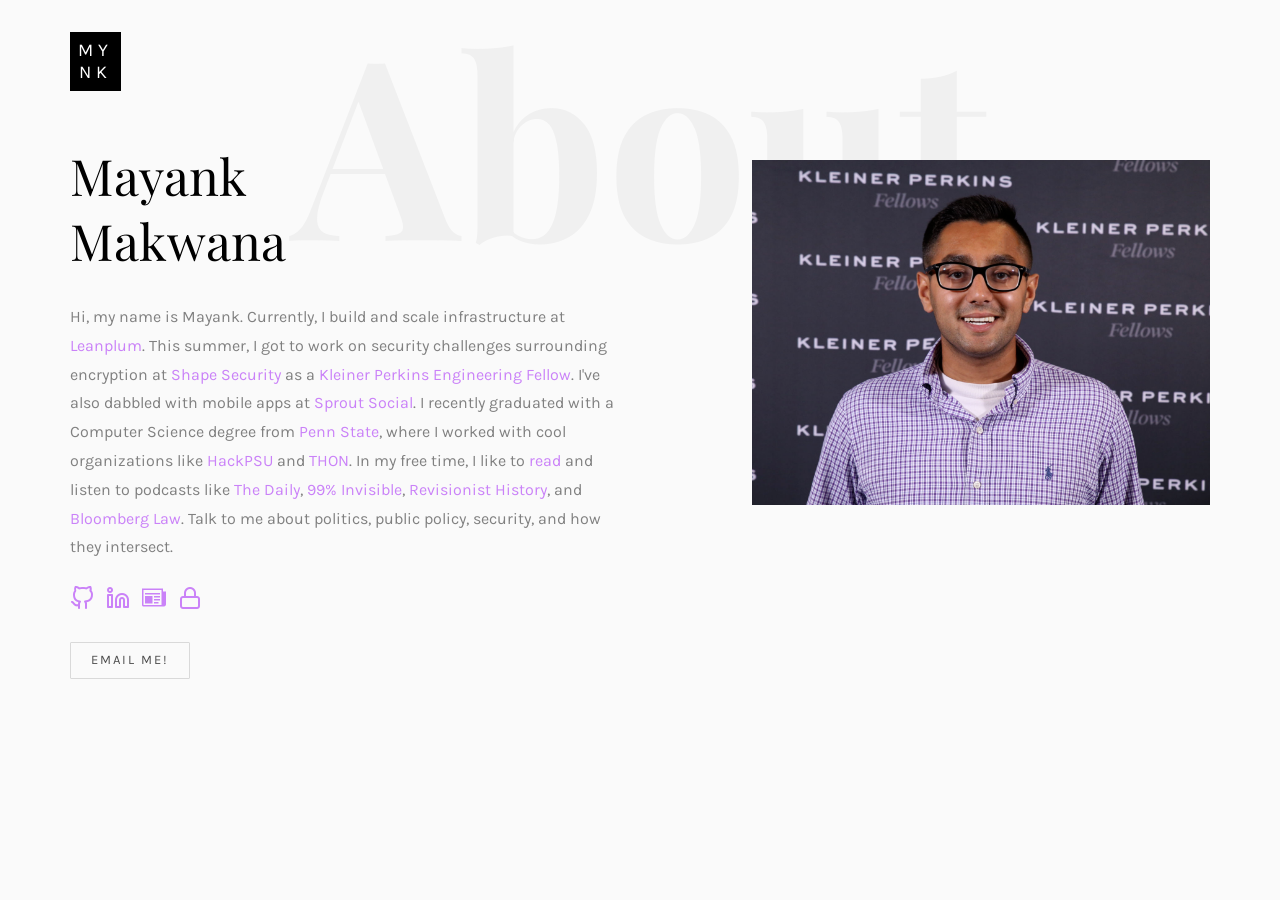
==== index.html @ 5e9a0458 "Added books i read" ====
<!DOCTYPE HTML>
<html>
	<head>
	<!-- Global site tag (gtag.js) - Google Analytics -->
	<script async src="https://www.googletagmanager.com/gtag/js?id=UA-80978002-2"></script>
	<script>
		window.dataLayer = window.dataLayer || [];
		function gtag(){dataLayer.push(arguments);}
		gtag('js', new Date());

		gtag('config', 'UA-80978002-2');
	</script>
	<meta charset="utf-8">
	<meta http-equiv="X-UA-Compatible" content="IE=edge">
	<title>Hi, I'm Mayank!</title>
	<meta name="viewport" content="width=device-width, initial-scale=1">
	<meta name="description" content="" />
	<meta name="keywords" content="" />
	<meta name="author" content="" />

  <!-- Facebook and Twitter integration -->
	<meta property="og:title" content=""/>
	<meta property="og:image" content=""/>
	<meta property="og:url" content=""/>
	<meta property="og:site_name" content=""/>
	<meta property="og:description" content=""/>
	<meta name="twitter:title" content="" />
	<meta name="twitter:image" content="" />
	<meta name="twitter:url" content="" />
	<meta name="twitter:card" content="" />

	<!-- Place favicon.ico and apple-touch-icon.png in the root directory -->
	<link rel="shortcut icon" href="favicon.ico">

	<link href="https://fonts.googleapis.com/css?family=Karla:400,700" rel="stylesheet">
	<link href="https://fonts.googleapis.com/css?family=Playfair+Display:400,400i,700" rel="stylesheet">
	
	<!-- Animate.css -->
	<link rel="stylesheet" href="css/animate.css">
	<!-- Icomoon Icon Fonts-->
	<link rel="stylesheet" href="css/icomoon.css">
	<!-- Bootstrap  -->
	<link rel="stylesheet" href="css/bootstrap.css">
	<!-- Owl Carousel -->
	<link rel="stylesheet" href="css/owl.carousel.min.css">
	<link rel="stylesheet" href="css/owl.theme.default.min.css">
	<!-- Magnific Popup -->
	<link rel="stylesheet" href="css/magnific-popup.css">

	<link rel="stylesheet" href="css/style.css">

	<link rel="shortcut icon" href="/favicon.ico" type="image/x-icon">
	<link rel="icon" href="/favicon.ico" type="image/x-icon">

	<!-- Modernizr JS -->
	<script src="js/modernizr-2.6.2.min.js"></script>
	<!-- FOR IE9 below -->
	<!--[if lt IE 9]>
	<script src="js/respond.min.js"></script>
	<![endif]-->

	</head>
	<body>

	<div id="colorlib-page">
		<header>
			<div class="container">
				<div class="row">
					<div class="col-md-12">
						<div class="colorlib-navbar-brand">
							<a class="colorlib-logo" href="index.html"><span>My</span><span>nk</span></a>
						</div>
					</div>
				</div>
			</div>
		</header>
		<div id="colorlib-about">
			<div class="container">
				<div class="row text-center">
					<h2 class="bold">About</h2>
				</div>
				<div class="row">
					<div class="col-md-6 animate-box">
						<div class="about-desc" style="margin-top: -65px">
							<div class="item">
								<h2><span>Mayank</span><span>Makwana</span></h2>
							</div>
								<p>Hi, my name is Mayank. Currently, I build and scale infrastructure at <a href="https://www.leanplum.com">Leanplum</a>. This summer, I got to work on security challenges
									surrounding encryption at <a href="https://www.shapesecurity.com"> Shape Security</a> as a
									<a href="http://fellows.kleinerperkins.com">Kleiner Perkins Engineering Fellow</a>. I've also
									dabbled with mobile apps at <a href="https://www.sproutsocial.com">Sprout Social</a>. I recently graduated with a Computer Science degree from <a href="https://psu.edu">Penn State</a>, where I worked with cool organizations like <a href="https://hackpsu.com">HackPSU</a> and <a href="https://thon.org">THON</a>. In my free time, I like to <a href="https://www.goodreads.com/user/show/85709700-mayank-makwana">read</a> and listen to podcasts like <a href="https://www.nytimes.com/podcasts/the-daily">The Daily</a>,
									<a href="https://99percentinvisible.org">99% Invisible</a>, <a href="http://revisionisthistory.com">Revisionist History</a>, and <a href="https://www.bloomberg.com/podcasts/law">Bloomberg Law</a>. Talk to me about politics, public policy, security, and how they intersect.
								<p class="colorlib-social-icons">
									<a href="https://github.com/mayankmmmx"><i class="icon-github2"></i></a> &nbsp
									<a href="https://www.linkedin.com/in/mayankmakwana"><i class="icon-linkedin3"></i></a> &nbsp
									<a href="files/resume.pdf"><i class="icon-newspaper"></i></a> &nbsp
									<a href="http://pgp.mit.edu/pks/lookup?op=get&search=0x5F15942B34390C06"><i class="icon-lock2"></i></a>
								</p>
								<p><a href="mailto:mayankmmakwana@gmail.com" class="btn btn-primary btn-outline">Email Me!</a></p>
						</div>
					</div>
					<div class="col-md-5 col-md-push-1 animate-box">
						<div class="item">
							<img class="img-responsive about-img" src="images/about.png" alt="headshot">
						</div>
					</div>
				</div>
			</div>
		</div>
	
	</div>

	<!-- jQuery -->
	<script src="js/jquery.min.js"></script>
	<!-- jQuery Easing -->
	<script src="js/jquery.easing.1.3.js"></script>
	<!-- Bootstrap -->
	<script src="js/bootstrap.min.js"></script>
	<!-- Waypoints -->
	<script src="js/jquery.waypoints.min.js"></script>
	<!-- Owl Carousel -->
	<script src="js/owl.carousel.min.js"></script>
	<!-- Magnific Popup -->
	<script src="js/jquery.magnific-popup.min.js"></script>
	<script src="js/magnific-popup-options.js"></script>

	<!-- Main JS (Do not remove) -->
	<script src="js/main.js"></script>

	</body>
</html>
---- css/icomoon.css ----
@font-face {
  font-family: 'icomoon';
  src:  url('fonts/icomoon.eot?tmere9');
  src:  url('fonts/icomoon.eot?tmere9#iefix') format('embedded-opentype'),
    url('fonts/icomoon.ttf?tmere9') format('truetype'),
    url('fonts/icomoon.woff?tmere9') format('woff'),
    url('fonts/icomoon.svg?tmere9#icomoon') format('svg');
  font-weight: normal;
  font-style: normal;
}

[class^="icon-"], [class*=" icon-"] {
  /* use !important to prevent issues with browser extensions that change fonts */
  font-family: 'icomoon' !important;
  speak: none;
  font-style: normal;
  font-weight: normal;
  font-variant: normal;
  text-transform: none;
  line-height: 1;

  /* Better Font Rendering =========== */
  -webkit-font-smoothing: antialiased;
  -moz-osx-font-smoothing: grayscale;
}

.icon-activity:before {
  content: "\e900";
}
.icon-airplay:before {
  content: "\e901";
}
.icon-alert-circle:before {
  content: "\e902";
}
.icon-alert-octagon:before {
  content: "\e903";
}
.icon-alert-triangle:before {
  content: "\e904";
}
.icon-align-center:before {
  content: "\e905";
}
.icon-align-justify:before {
  content: "\e906";
}
.icon-align-left:before {
  content: "\e907";
}
.icon-align-right:before {
  content: "\e908";
}
.icon-anchor:before {
  content: "\e909";
}
.icon-aperture:before {
  content: "\e90a";
}
.icon-arrow-down3:before {
  content: "\e90b";
}
.icon-arrow-down-circle:before {
  content: "\e90c";
}
.icon-arrow-down-left3:before {
  content: "\e90d";
}
.icon-arrow-down-right3:before {
  content: "\e90e";
}
.icon-arrow-left3:before {
  content: "\e90f";
}
.icon-arrow-left-circle:before {
  content: "\e910";
}
.icon-arrow-right3:before {
  content: "\e911";
}
.icon-arrow-right-circle:before {
  content: "\e912";
}
.icon-arrow-up3:before {
  content: "\e913";
}
.icon-arrow-up-circle:before {
  content: "\e914";
}
.icon-arrow-up-left3:before {
  content: "\e915";
}
.icon-arrow-up-right3:before {
  content: "\e916";
}
.icon-at-sign:before {
  content: "\e917";
}
.icon-award:before {
  content: "\e918";
}
.icon-bar-chart:before {
  content: "\e919";
}
.icon-bar-chart-2:before {
  content: "\e91a";
}
.icon-battery:before {
  content: "\e91b";
}
.icon-battery-charging:before {
  content: "\e91c";
}
.icon-bell2:before {
  content: "\e91d";
}
.icon-bell-off:before {
  content: "\e91e";
}
.icon-bluetooth:before {
  content: "\e91f";
}
.icon-bold2:before {
  content: "\e920";
}
.icon-book2:before {
  content: "\e921";
}
.icon-book-open:before {
  content: "\e922";
}
.icon-bookmark2:before {
  content: "\e923";
}
.icon-box:before {
  content: "\e924";
}
.icon-briefcase2:before {
  content: "\e925";
}
.icon-calendar2:before {
  content: "\e926";
}
.icon-camera2:before {
  content: "\e927";
}
.icon-camera-off:before {
  content: "\e928";
}
.icon-cast:before {
  content: "\e929";
}
.icon-check:before {
  content: "\e92a";
}
.icon-check-circle:before {
  content: "\e92b";
}
.icon-check-square:before {
  content: "\e92c";
}
.icon-chevron-down:before {
  content: "\e92d";
}
.icon-chevron-left:before {
  content: "\e92e";
}
.icon-chevron-right:before {
  content: "\e92f";
}
.icon-chevron-up:before {
  content: "\e930";
}
.icon-chevrons-down:before {
  content: "\e931";
}
.icon-chevrons-left:before {
  content: "\e932";
}
.icon-chevrons-right:before {
  content: "\e933";
}
.icon-chevrons-up:before {
  content: "\e934";
}
.icon-chrome2:before {
  content: "\e935";
}
.icon-circle:before {
  content: "\e936";
}
.icon-clipboard2:before {
  content: "\e937";
}
.icon-clock3:before {
  content: "\e938";
}
.icon-cloud2:before {
  content: "\e939";
}
.icon-cloud-drizzle:before {
  content: "\e93a";
}
.icon-cloud-lightning:before {
  content: "\e93b";
}
.icon-cloud-off:before {
  content: "\e93c";
}
.icon-cloud-rain:before {
  content: "\e93d";
}
.icon-cloud-snow:before {
  content: "\e93e";
}
.icon-code:before {
  content: "\e93f";
}
.icon-codepen2:before {
  content: "\e940";
}
.icon-command2:before {
  content: "\e941";
}
.icon-compass3:before {
  content: "\e942";
}
.icon-copy2:before {
  content: "\e943";
}
.icon-corner-down-left:before {
  content: "\e944";
}
.icon-corner-down-right:before {
  content: "\e945";
}
.icon-corner-left-down:before {
  content: "\e946";
}
.icon-corner-left-up:before {
  content: "\e947";
}
.icon-corner-right-down:before {
  content: "\e948";
}
.icon-corner-right-up:before {
  content: "\e949";
}
.icon-corner-up-left:before {
  content: "\e94a";
}
.icon-corner-up-right:before {
  content: "\e94b";
}
.icon-cpu:before {
  content: "\e94c";
}
.icon-credit-card2:before {
  content: "\e94d";
}
.icon-crop2:before {
  content: "\e94e";
}
.icon-crosshair:before {
  content: "\e94f";
}
.icon-database2:before {
  content: "\e950";
}
.icon-delete:before {
  content: "\e951";
}
.icon-disc:before {
  content: "\e952";
}
.icon-dollar-sign:before {
  content: "\e953";
}
.icon-download4:before {
  content: "\e954";
}
.icon-download-cloud:before {
  content: "\e955";
}
.icon-droplet2:before {
  content: "\e956";
}
.icon-edit:before {
  content: "\e957";
}
.icon-edit-2:before {
  content: "\e958";
}
.icon-edit-3:before {
  content: "\e959";
}
.icon-external-link:before {
  content: "\e95a";
}
.icon-eye2:before {
  content: "\e95b";
}
.icon-eye-off:before {
  content: "\e95c";
}
.icon-facebook3:before {
  content: "\e95d";
}
.icon-fast-forward:before {
  content: "\e95e";
}
.icon-feather:before {
  content: "\e95f";
}
.icon-file:before {
  content: "\e960";
}
.icon-file-minus:before {
  content: "\e961";
}
.icon-file-plus:before {
  content: "\e962";
}
.icon-file-text3:before {
  content: "\e963";
}
.icon-film2:before {
  content: "\e964";
}
.icon-filter2:before {
  content: "\e965";
}
.icon-flag2:before {
  content: "\e966";
}
.icon-folder2:before {
  content: "\e967";
}
.icon-folder-minus2:before {
  content: "\e968";
}
.icon-folder-plus2:before {
  content: "\e969";
}
.icon-git-branch:before {
  content: "\e96a";
}
.icon-git-commit:before {
  content: "\e96b";
}
.icon-git-merge:before {
  content: "\e96c";
}
.icon-git-pull-request:before {
  content: "\e96d";
}
.icon-github2:before {
  content: "\e96e";
}
.icon-gitlab:before {
  content: "\e96f";
}
.icon-globe:before {
  content: "\e970";
}
.icon-grid:before {
  content: "\e971";
}
.icon-hard-drive:before {
  content: "\e972";
}
.icon-hash:before {
  content: "\e973";
}
.icon-headphones2:before {
  content: "\e974";
}
.icon-heart2:before {
  content: "\e975";
}
.icon-help-circle:before {
  content: "\e976";
}
.icon-home4:before {
  content: "\e977";
}
.icon-image2:before {
  content: "\e978";
}
.icon-inbox:before {
  content: "\e979";
}
.icon-info2:before {
  content: "\e97a";
}
.icon-instagram2:before {
  content: "\e97b";
}
.icon-italic2:before {
  content: "\e97c";
}
.icon-layers:before {
  content: "\e97d";
}
.icon-layout:before {
  content: "\e97e";
}
.icon-life-buoy:before {
  content: "\e97f";
}
.icon-link2:before {
  content: "\e980";
}
.icon-link-2:before {
  content: "\e981";
}
.icon-linkedin3:before {
  content: "\e982";
}
.icon-list3:before {
  content: "\e983";
}
.icon-loader:before {
  content: "\e984";
}
.icon-lock2:before {
  content: "\e985";
}
.icon-log-in:before {
  content: "\e986";
}
.icon-log-out:before {
  content: "\e987";
}
.icon-mail5:before {
  content: "\e988";
}
.icon-map3:before {
  content: "\e989";
}
.icon-map-pin:before {
  content: "\e98a";
}
.icon-maximize:before {
  content: "\e98b";
}
.icon-maximize-2:before {
  content: "\e98c";
}
.icon-menu5:before {
  content: "\e98d";
}
.icon-message-circle:before {
  content: "\e98e";
}
.icon-message-square:before {
  content: "\e98f";
}
.icon-mic2:before {
  content: "\e990";
}
.icon-mic-off:before {
  content: "\e991";
}
.icon-minimize:before {
  content: "\e992";
}
.icon-minimize-2:before {
  content: "\e993";
}
.icon-minus2:before {
  content: "\e994";
}
.icon-minus-circle:before {
  content: "\e995";
}
.icon-minus-square:before {
  content: "\e996";
}
.icon-monitor:before {
  content: "\e997";
}
.icon-moon:before {
  content: "\e998";
}
.icon-more-horizontal:before {
  content: "\e999";
}
.icon-more-vertical:before {
  content: "\e99a";
}
.icon-move:before {
  content: "\e99b";
}
.icon-music2:before {
  content: "\e99c";
}
.icon-navigation:before {
  content: "\e99d";
}
.icon-navigation-2:before {
  content: "\e99e";
}
.icon-octagon:before {
  content: "\e99f";
}
.icon-package:before {
  content: "\e9a0";
}
.icon-paperclip:before {
  content: "\e9a1";
}
.icon-pause3:before {
  content: "\e9a2";
}
.icon-pause-circle:before {
  content: "\e9a3";
}
.icon-percent:before {
  content: "\e9a4";
}
.icon-phone2:before {
  content: "\e9a5";
}
.icon-phone-call:before {
  content: "\e9a6";
}
.icon-phone-forwarded:before {
  content: "\e9a7";
}
.icon-phone-incoming:before {
  content: "\e9a8";
}
.icon-phone-missed:before {
  content: "\e9a9";
}
.icon-phone-off:before {
  content: "\e9aa";
}
.icon-phone-outgoing:before {
  content: "\e9ab";
}
.icon-pie-chart2:before {
  content: "\e9ac";
}
.icon-play4:before {
  content: "\e9ad";
}
.icon-play-circle:before {
  content: "\e9ae";
}
.icon-plus2:before {
  content: "\e9af";
}
.icon-plus-circle:before {
  content: "\e9b0";
}
.icon-plus-square:before {
  content: "\e9b1";
}
.icon-pocket:before {
  content: "\e9b2";
}
.icon-power2:before {
  content: "\e9b3";
}
.icon-printer2:before {
  content: "\e9b4";
}
.icon-radio:before {
  content: "\e9b5";
}
.icon-refresh-ccw:before {
  content: "\e9b6";
}
.icon-refresh-cw:before {
  content: "\e9b7";
}
.icon-repeat:before {
  content: "\e9b8";
}
.icon-rewind:before {
  content: "\e9b9";
}
.icon-rotate-ccw:before {
  content: "\e9ba";
}
.icon-rotate-cw:before {
  content: "\e9bb";
}
.icon-rss3:before {
  content: "\e9bc";
}
.icon-save:before {
  content: "\e9bd";
}
.icon-scissors2:before {
  content: "\e9be";
}
.icon-search2:before {
  content: "\e9bf";
}
.icon-send:before {
  content: "\e9c0";
}
.icon-server:before {
  content: "\e9c1";
}
.icon-settings:before {
  content: "\e9c2";
}
.icon-share3:before {
  content: "\e9c3";
}
.icon-share-2:before {
  content: "\e9c4";
}
.icon-shield2:before {
  content: "\e9c5";
}
.icon-shield-off:before {
  content: "\e9c6";
}
.icon-shopping-bag:before {
  content: "\e9c7";
}
.icon-shopping-cart:before {
  content: "\e9c8";
}
.icon-shuffle2:before {
  content: "\e9c9";
}
.icon-sidebar:before {
  content: "\e9ca";
}
.icon-skip-back:before {
  content: "\e9cb";
}
.icon-skip-forward:before {
  content: "\e9cc";
}
.icon-slack:before {
  content: "\e9cd";
}
.icon-slash:before {
  content: "\e9ce";
}
.icon-sliders:before {
  content: "\e9cf";
}
.icon-smartphone:before {
  content: "\e9d0";
}
.icon-speaker:before {
  content: "\e9d1";
}
.icon-square:before {
  content: "\e9d2";
}
.icon-star:before {
  content: "\e9d3";
}
.icon-stop-circle:before {
  content: "\e9d4";
}
.icon-sun2:before {
  content: "\e9d5";
}
.icon-sunrise:before {
  content: "\e9d6";
}
.icon-sunset:before {
  content: "\e9d7";
}
.icon-tablet2:before {
  content: "\e9d8";
}
.icon-tag:before {
  content: "\e9d9";
}
.icon-target2:before {
  content: "\e9da";
}
.icon-terminal2:before {
  content: "\e9db";
}
.icon-thermometer:before {
  content: "\e9dc";
}
.icon-thumbs-down:before {
  content: "\e9dd";
}
.icon-thumbs-up:before {
  content: "\e9de";
}
.icon-toggle-left:before {
  content: "\e9df";
}
.icon-toggle-right:before {
  content: "\e9e0";
}
.icon-trash:before {
  content: "\e9e1";
}
.icon-trash-2:before {
  content: "\e9e2";
}
.icon-trending-down:before {
  content: "\e9e3";
}
.icon-trending-up:before {
  content: "\e9e4";
}
.icon-triangle:before {
  content: "\e9e5";
}
.icon-truck2:before {
  content: "\e9e6";
}
.icon-tv2:before {
  content: "\e9e7";
}
.icon-twitter2:before {
  content: "\e9e8";
}
.icon-type:before {
  content: "\e9e9";
}
.icon-umbrella:before {
  content: "\e9ea";
}
.icon-underline2:before {
  content: "\e9eb";
}
.icon-unlock:before {
  content: "\e9ec";
}
.icon-upload4:before {
  content: "\e9ed";
}
.icon-upload-cloud:before {
  content: "\e9ee";
}
.icon-user2:before {
  content: "\e9ef";
}
.icon-user-check2:before {
  content: "\e9f0";
}
.icon-user-minus2:before {
  content: "\e9f1";
}
.icon-user-plus2:before {
  content: "\e9f2";
}
.icon-user-x:before {
  content: "\e9f3";
}
.icon-users2:before {
  content: "\e9f4";
}
.icon-video:before {
  content: "\e9f5";
}
.icon-video-off:before {
  content: "\e9f6";
}
.icon-voicemail:before {
  content: "\e9f7";
}
.icon-volume:before {
  content: "\e9f8";
}
.icon-volume-1:before {
  content: "\e9f9";
}
.icon-volume-2:before {
  content: "\e9fa";
}
.icon-volume-x:before {
  content: "\e9fb";
}
.icon-watch:before {
  content: "\e9fc";
}
.icon-wifi:before {
  content: "\e9fd";
}
.icon-wifi-off:before {
  content: "\e9fe";
}
.icon-wind:before {
  content: "\e9ff";
}
.icon-x:before {
  content: "\ea00";
}
.icon-x-circle:before {
  content: "\ea01";
}
.icon-x-square:before {
  content: "\ea02";
}
.icon-zap:before {
  content: "\ea03";
}
.icon-zap-off:before {
  content: "\ea04";
}
.icon-zoom-in2:before {
  content: "\ea05";
}
.icon-zoom-out2:before {
  content: "\ea06";
}
.icon-times:before {
  content: "\ea07";
}
.icon-tick:before {
  content: "\ea08";
}
.icon-plus3:before {
  content: "\ea09";
}
.icon-minus3:before {
  content: "\ea0a";
}
.icon-equals:before {
  content: "\ea0b";
}
.icon-divide:before {
  content: "\ea0c";
}
.icon-chevron-right2:before {
  content: "\ea0d";
}
.icon-chevron-left2:before {
  content: "\ea0e";
}
.icon-arrow-right-thick:before {
  content: "\ea0f";
}
.icon-arrow-left-thick:before {
  content: "\ea10";
}
.icon-th-small:before {
  content: "\ea11";
}
.icon-th-menu:before {
  content: "\ea12";
}
.icon-th-list:before {
  content: "\ea13";
}
.icon-th-large:before {
  content: "\ea14";
}
.icon-home5:before {
  content: "\ea15";
}
.icon-arrow-forward:before {
  content: "\ea16";
}
.icon-arrow-back:before {
  content: "\ea17";
}
.icon-rss4:before {
  content: "\ea18";
}
.icon-location3:before {
  content: "\ea19";
}
.icon-link3:before {
  content: "\ea1a";
}
.icon-image3:before {
  content: "\ea1b";
}
.icon-arrow-up-thick:before {
  content: "\ea1c";
}
.icon-arrow-down-thick:before {
  content: "\ea1d";
}
.icon-starburst:before {
  content: "\ea1e";
}
.icon-starburst-outline:before {
  content: "\ea1f";
}
.icon-star2:before {
  content: "\ea20";
}
.icon-flow-children:before {
  content: "\ea21";
}
.icon-export:before {
  content: "\ea22";
}
.icon-delete2:before {
  content: "\ea23";
}
.icon-delete-outline:before {
  content: "\ea24";
}
.icon-cloud-storage:before {
  content: "\ea25";
}
.icon-wi-fi:before {
  content: "\ea26";
}
.icon-heart3:before {
  content: "\ea27";
}
.icon-flash:before {
  content: "\ea28";
}
.icon-cancel:before {
  content: "\ea29";
}
.icon-backspace:before {
  content: "\ea2a";
}
.icon-attachment2:before {
  content: "\ea2b";
}
.icon-arrow-move:before {
  content: "\ea2c";
}
.icon-warning2:before {
  content: "\ea2d";
}
.icon-user3:before {
  content: "\ea2e";
}
.icon-radar:before {
  content: "\ea2f";
}
.icon-lock-open:before {
  content: "\ea30";
}
.icon-lock-closed:before {
  content: "\ea31";
}
.icon-location-arrow:before {
  content: "\ea32";
}
.icon-info3:before {
  content: "\ea33";
}
.icon-user-delete:before {
  content: "\ea34";
}
.icon-user-add:before {
  content: "\ea35";
}
.icon-media-pause:before {
  content: "\ea36";
}
.icon-group:before {
  content: "\ea37";
}
.icon-chart-pie:before {
  content: "\ea38";
}
.icon-chart-line:before {
  content: "\ea39";
}
.icon-chart-bar:before {
  content: "\ea3a";
}
.icon-chart-area:before {
  content: "\ea3b";
}
.icon-video2:before {
  content: "\ea3c";
}
.icon-point-of-interest:before {
  content: "\ea3d";
}
.icon-infinity:before {
  content: "\ea3e";
}
.icon-globe2:before {
  content: "\ea3f";
}
.icon-eye3:before {
  content: "\ea40";
}
.icon-cog2:before {
  content: "\ea41";
}
.icon-camera3:before {
  content: "\ea42";
}
.icon-upload5:before {
  content: "\ea43";
}
.icon-scissors3:before {
  content: "\ea44";
}
.icon-refresh:before {
  content: "\ea45";
}
.icon-pin:before {
  content: "\ea46";
}
.icon-key3:before {
  content: "\ea47";
}
.icon-info-large:before {
  content: "\ea48";
}
.icon-eject2:before {
  content: "\ea49";
}
.icon-download5:before {
  content: "\ea4a";
}
.icon-zoom:before {
  content: "\ea4b";
}
.icon-zoom-out3:before {
  content: "\ea4c";
}
.icon-zoom-in3:before {
  content: "\ea4d";
}
.icon-sort-numerically:before {
  content: "\ea4e";
}
.icon-sort-alphabetically:before {
  content: "\ea4f";
}
.icon-input-checked:before {
  content: "\ea50";
}
.icon-calender:before {
  content: "\ea51";
}
.icon-world:before {
  content: "\ea52";
}
.icon-notes:before {
  content: "\ea53";
}
.icon-code2:before {
  content: "\ea54";
}
.icon-arrow-sync:before {
  content: "\ea55";
}
.icon-arrow-shuffle:before {
  content: "\ea56";
}
.icon-arrow-repeat:before {
  content: "\ea57";
}
.icon-arrow-minimise:before {
  content: "\ea58";
}
.icon-arrow-maximise:before {
  content: "\ea59";
}
.icon-arrow-loop:before {
  content: "\ea5a";
}
.icon-anchor2:before {
  content: "\ea5b";
}
.icon-spanner:before {
  content: "\ea5c";
}
.icon-puzzle:before {
  content: "\ea5d";
}
.icon-power3:before {
  content: "\ea5e";
}
.icon-plane:before {
  content: "\ea5f";
}
.icon-pi:before {
  content: "\ea60";
}
.icon-phone3:before {
  content: "\ea61";
}
.icon-microphone:before {
  content: "\ea62";
}
.icon-media-rewind:before {
  content: "\ea63";
}
.icon-flag3:before {
  content: "\ea64";
}
.icon-adjust-brightness:before {
  content: "\ea65";
}
.icon-waves:before {
  content: "\ea66";
}
.icon-social-twitter:before {
  content: "\ea67";
}
.icon-social-facebook:before {
  content: "\ea68";
}
.icon-social-dribbble:before {
  content: "\ea69";
}
.icon-media-stop:before {
  content: "\ea6a";
}
.icon-media-record:before {
  content: "\ea6b";
}
.icon-media-play:before {
  content: "\ea6c";
}
.icon-media-fast-forward:before {
  content: "\ea6d";
}
.icon-media-eject:before {
  content: "\ea6e";
}
.icon-social-vimeo:before {
  content: "\ea6f";
}
.icon-social-tumbler:before {
  content: "\ea70";
}
.icon-social-skype:before {
  content: "\ea71";
}
.icon-social-pinterest:before {
  content: "\ea72";
}
.icon-social-linkedin:before {
  content: "\ea73";
}
.icon-social-last-fm:before {
  content: "\ea74";
}
.icon-social-github:before {
  content: "\ea75";
}
.icon-social-flickr:before {
  content: "\ea76";
}
.icon-at:before {
  content: "\ea77";
}
.icon-times-outline:before {
  content: "\ea78";
}
.icon-plus-outline:before {
  content: "\ea79";
}
.icon-minus-outline:before {
  content: "\ea7a";
}
.icon-tick-outline:before {
  content: "\ea7b";
}
.icon-th-large-outline:before {
  content: "\ea7c";
}
.icon-equals-outline:before {
  content: "\ea7d";
}
.icon-divide-outline:before {
  content: "\ea7e";
}
.icon-chevron-right-outline:before {
  content: "\ea7f";
}
.icon-chevron-left-outline:before {
  content: "\ea80";
}
.icon-arrow-right-outline:before {
  content: "\ea81";
}
.icon-arrow-left-outline:before {
  content: "\ea82";
}
.icon-th-small-outline:before {
  content: "\ea83";
}
.icon-th-menu-outline:before {
  content: "\ea84";
}
.icon-th-list-outline:before {
  content: "\ea85";
}
.icon-news:before {
  content: "\ea86";
}
.icon-home-outline:before {
  content: "\ea87";
}
.icon-arrow-up-outline:before {
  content: "\ea88";
}
.icon-arrow-forward-outline:before {
  content: "\ea89";
}
.icon-arrow-down-outline:before {
  content: "\ea8a";
}
.icon-arrow-back-outline:before {
  content: "\ea8b";
}
.icon-trash2:before {
  content: "\ea8c";
}
.icon-rss-outline:before {
  content: "\ea8d";
}
.icon-message:before {
  content: "\ea8e";
}
.icon-location-outline:before {
  content: "\ea8f";
}
.icon-link-outline:before {
  content: "\ea90";
}
.icon-image-outline:before {
  content: "\ea91";
}
.icon-export-outline:before {
  content: "\ea92";
}
.icon-cross2:before {
  content: "\ea93";
}
.icon-wi-fi-outline:before {
  content: "\ea94";
}
.icon-star-outline:before {
  content: "\ea95";
}
.icon-media-pause-outline:before {
  content: "\ea96";
}
.icon-mail6:before {
  content: "\ea97";
}
.icon-heart-outline:before {
  content: "\ea98";
}
.icon-flash-outline:before {
  content: "\ea99";
}
.icon-cancel-outline:before {
  content: "\ea9a";
}
.icon-beaker:before {
  content: "\ea9b";
}
.icon-arrow-move-outline:before {
  content: "\ea9c";
}
.icon-watch2:before {
  content: "\ea9d";
}
.icon-warning-outline:before {
  content: "\ea9e";
}
.icon-time:before {
  content: "\ea9f";
}
.icon-radar-outline:before {
  content: "\eaa0";
}
.icon-lock-open-outline:before {
  content: "\eaa1";
}
.icon-location-arrow-outline:before {
  content: "\eaa2";
}
.icon-info-outline:before {
  content: "\eaa3";
}
.icon-backspace-outline:before {
  content: "\eaa4";
}
.icon-attachment-outline:before {
  content: "\eaa5";
}
.icon-user-outline:before {
  content: "\eaa6";
}
.icon-user-delete-outline:before {
  content: "\eaa7";
}
.icon-user-add-outline:before {
  content: "\eaa8";
}
.icon-lock-closed-outline:before {
  content: "\eaa9";
}
.icon-group-outline:before {
  content: "\eaaa";
}
.icon-chart-pie-outline:before {
  content: "\eaab";
}
.icon-chart-line-outline:before {
  content: "\eaac";
}
.icon-chart-bar-outline:before {
  content: "\eaad";
}
.icon-chart-area-outline:before {
  content: "\eaae";
}
.icon-video-outline:before {
  content: "\eaaf";
}
.icon-point-of-interest-outline:before {
  content: "\eab0";
}
.icon-map4:before {
  content: "\eab1";
}
.icon-key-outline:before {
  content: "\eab2";
}
.icon-infinity-outline:before {
  content: "\eab3";
}
.icon-globe-outline:before {
  content: "\eab4";
}
.icon-eye-outline:before {
  content: "\eab5";
}
.icon-cog-outline:before {
  content: "\eab6";
}
.icon-camera-outline:before {
  content: "\eab7";
}
.icon-upload-outline:before {
  content: "\eab8";
}
.icon-support:before {
  content: "\eab9";
}
.icon-scissors-outline:before {
  content: "\eaba";
}
.icon-refresh-outline:before {
  content: "\eabb";
}
.icon-info-large-outline:before {
  content: "\eabc";
}
.icon-eject-outline:before {
  content: "\eabd";
}
.icon-download-outline:before {
  content: "\eabe";
}
.icon-battery-mid:before {
  content: "\eabf";
}
.icon-battery-low:before {
  content: "\eac0";
}
.icon-battery-high:before {
  content: "\eac1";
}
.icon-zoom-outline:before {
  content: "\eac2";
}
.icon-zoom-out-outline:before {
  content: "\eac3";
}
.icon-zoom-in-outline:before {
  content: "\eac4";
}
.icon-tag2:before {
  content: "\eac5";
}
.icon-tabs-outline:before {
  content: "\eac6";
}
.icon-pin-outline:before {
  content: "\eac7";
}
.icon-message-typing:before {
  content: "\eac8";
}
.icon-directions:before {
  content: "\eac9";
}
.icon-battery-full:before {
  content: "\eaca";
}
.icon-battery-charge:before {
  content: "\eacb";
}
.icon-pipette:before {
  content: "\eacc";
}
.icon-pencil3:before {
  content: "\eacd";
}
.icon-folder3:before {
  content: "\eace";
}
.icon-folder-delete:before {
  content: "\eacf";
}
.icon-folder-add:before {
  content: "\ead0";
}
.icon-edit2:before {
  content: "\ead1";
}
.icon-document:before {
  content: "\ead2";
}
.icon-document-delete:before {
  content: "\ead3";
}
.icon-document-add:before {
  content: "\ead4";
}
.icon-brush:before {
  content: "\ead5";
}
.icon-thumbs-up2:before {
  content: "\ead6";
}
.icon-thumbs-down2:before {
  content: "\ead7";
}
.icon-pen2:before {
  content: "\ead8";
}
.icon-sort-numerically-outline:before {
  content: "\ead9";
}
.icon-sort-alphabetically-outline:before {
  content: "\eada";
}
.icon-social-last-fm-circular:before {
  content: "\eadb";
}
.icon-social-github-circular:before {
  content: "\eadc";
}
.icon-compass4:before {
  content: "\eadd";
}
.icon-bookmark3:before {
  content: "\eade";
}
.icon-input-checked-outline:before {
  content: "\eadf";
}
.icon-code-outline:before {
  content: "\eae0";
}
.icon-calender-outline:before {
  content: "\eae1";
}
.icon-business-card:before {
  content: "\eae2";
}
.icon-arrow-up4:before {
  content: "\eae3";
}
.icon-arrow-sync-outline:before {
  content: "\eae4";
}
.icon-arrow-right4:before {
  content: "\eae5";
}
.icon-arrow-repeat-outline:before {
  content: "\eae6";
}
.icon-arrow-loop-outline:before {
  content: "\eae7";
}
.icon-arrow-left4:before {
  content: "\eae8";
}
.icon-flow-switch:before {
  content: "\eae9";
}
.icon-flow-parallel:before {
  content: "\eaea";
}
.icon-flow-merge:before {
  content: "\eaeb";
}
.icon-document-text:before {
  content: "\eaec";
}
.icon-clipboard3:before {
  content: "\eaed";
}
.icon-calculator2:before {
  content: "\eaee";
}
.icon-arrow-minimise-outline:before {
  content: "\eaef";
}
.icon-arrow-maximise-outline:before {
  content: "\eaf0";
}
.icon-arrow-down4:before {
  content: "\eaf1";
}
.icon-gift2:before {
  content: "\eaf2";
}
.icon-film3:before {
  content: "\eaf3";
}
.icon-database3:before {
  content: "\eaf4";
}
.icon-bell3:before {
  content: "\eaf5";
}
.icon-anchor-outline:before {
  content: "\eaf6";
}
.icon-adjust-contrast:before {
  content: "\eaf7";
}
.icon-world-outline:before {
  content: "\eaf8";
}
.icon-shopping-bag2:before {
  content: "\eaf9";
}
.icon-power-outline:before {
  content: "\eafa";
}
.icon-notes-outline:before {
  content: "\eafb";
}
.icon-device-tablet:before {
  content: "\eafc";
}
.icon-device-phone:before {
  content: "\eafd";
}
.icon-device-laptop:before {
  content: "\eafe";
}
.icon-device-desktop:before {
  content: "\eaff";
}
.icon-briefcase3:before {
  content: "\eb00";
}
.icon-stopwatch2:before {
  content: "\eb01";
}
.icon-spanner-outline:before {
  content: "\eb02";
}
.icon-puzzle-outline:before {
  content: "\eb03";
}
.icon-printer3:before {
  content: "\eb04";
}
.icon-pi-outline:before {
  content: "\eb05";
}
.icon-lightbulb:before {
  content: "\eb06";
}
.icon-flag-outline:before {
  content: "\eb07";
}
.icon-contacts:before {
  content: "\eb08";
}
.icon-archive:before {
  content: "\eb09";
}
.icon-weather-stormy:before {
  content: "\eb0a";
}
.icon-weather-shower:before {
  content: "\eb0b";
}
.icon-weather-partly-sunny:before {
  content: "\eb0c";
}
.icon-weather-downpour:before {
  content: "\eb0d";
}
.icon-weather-cloudy:before {
  content: "\eb0e";
}
.icon-plane-outline:before {
  content: "\eb0f";
}
.icon-phone-outline:before {
  content: "\eb10";
}
.icon-microphone-outline:before {
  content: "\eb11";
}
.icon-weather-windy:before {
  content: "\eb12";
}
.icon-weather-windy-cloudy:before {
  content: "\eb13";
}
.icon-weather-sunny:before {
  content: "\eb14";
}
.icon-weather-snow:before {
  content: "\eb15";
}
.icon-weather-night:before {
  content: "\eb16";
}
.icon-media-stop-outline:before {
  content: "\eb17";
}
.icon-media-rewind-outline:before {
  content: "\eb18";
}
.icon-media-record-outline:before {
  content: "\eb19";
}
.icon-media-play-outline:before {
  content: "\eb1a";
}
.icon-media-fast-forward-outline:before {
  content: "\eb1b";
}
.icon-media-eject-outline:before {
  content: "\eb1c";
}
.icon-wine:before {
  content: "\eb1d";
}
.icon-waves-outline:before {
  content: "\eb1e";
}
.icon-ticket2:before {
  content: "\eb1f";
}
.icon-tags:before {
  content: "\eb20";
}
.icon-plug:before {
  content: "\eb21";
}
.icon-headphones3:before {
  content: "\eb22";
}
.icon-credit-card3:before {
  content: "\eb23";
}
.icon-coffee:before {
  content: "\eb24";
}
.icon-book3:before {
  content: "\eb25";
}
.icon-beer:before {
  content: "\eb26";
}
.icon-volume2:before {
  content: "\eb27";
}
.icon-volume-up:before {
  content: "\eb28";
}
.icon-volume-mute3:before {
  content: "\eb29";
}
.icon-volume-down:before {
  content: "\eb2a";
}
.icon-social-vimeo-circular:before {
  content: "\eb2b";
}
.icon-social-twitter-circular:before {
  content: "\eb2c";
}
.icon-social-pinterest-circular:before {
  content: "\eb2d";
}
.icon-social-linkedin-circular:before {
  content: "\eb2e";
}
.icon-social-facebook-circular:before {
  content: "\eb2f";
}
.icon-social-dribbble-circular:before {
  content: "\eb30";
}
.icon-tree2:before {
  content: "\eb31";
}
.icon-thermometer2:before {
  content: "\eb32";
}
.icon-social-tumbler-circular:before {
  content: "\eb33";
}
.icon-social-skype-outline:before {
  content: "\eb34";
}
.icon-social-flickr-circular:before {
  content: "\eb35";
}
.icon-social-at-circular:before {
  content: "\eb36";
}
.icon-shopping-cart2:before {
  content: "\eb37";
}
.icon-messages:before {
  content: "\eb38";
}
.icon-leaf2:before {
  content: "\eb39";
}
.icon-feather2:before {
  content: "\eb3a";
}
.icon-box2:before {
  content: "\eb3b";
}
.icon-write:before {
  content: "\eb3c";
}
.icon-clock4:before {
  content: "\eb3d";
}
.icon-reply2:before {
  content: "\eb3e";
}
.icon-reply-all:before {
  content: "\eb3f";
}
.icon-forward4:before {
  content: "\eb40";
}
.icon-flag4:before {
  content: "\eb41";
}
.icon-search3:before {
  content: "\eb42";
}
.icon-trash3:before {
  content: "\eb43";
}
.icon-envelope:before {
  content: "\eb44";
}
.icon-bubble3:before {
  content: "\eb45";
}
.icon-bubbles5:before {
  content: "\eb46";
}
.icon-user4:before {
  content: "\eb47";
}
.icon-users3:before {
  content: "\eb48";
}
.icon-cloud3:before {
  content: "\eb49";
}
.icon-download6:before {
  content: "\eb4a";
}
.icon-upload6:before {
  content: "\eb4b";
}
.icon-rain:before {
  content: "\eb4c";
}
.icon-sun3:before {
  content: "\eb4d";
}
.icon-moon2:before {
  content: "\eb4e";
}
.icon-bell4:before {
  content: "\eb4f";
}
.icon-folder4:before {
  content: "\eb50";
}
.icon-pin2:before {
  content: "\eb51";
}
.icon-sound:before {
  content: "\eb52";
}
.icon-microphone2:before {
  content: "\eb53";
}
.icon-camera4:before {
  content: "\eb54";
}
.icon-image4:before {
  content: "\eb55";
}
.icon-cog3:before {
  content: "\eb56";
}
.icon-calendar3:before {
  content: "\eb57";
}
.icon-book4:before {
  content: "\eb58";
}
.icon-map-marker:before {
  content: "\eb59";
}
.icon-store:before {
  content: "\eb5a";
}
.icon-support2:before {
  content: "\eb5b";
}
.icon-tag3:before {
  content: "\eb5c";
}
.icon-heart4:before {
  content: "\eb5d";
}
.icon-video-camera2:before {
  content: "\eb5e";
}
.icon-trophy2:before {
  content: "\eb5f";
}
.icon-cart2:before {
  content: "\eb60";
}
.icon-eye4:before {
  content: "\eb61";
}
.icon-cancel2:before {
  content: "\eb62";
}
.icon-chart:before {
  content: "\eb63";
}
.icon-target3:before {
  content: "\eb64";
}
.icon-printer4:before {
  content: "\eb65";
}
.icon-location4:before {
  content: "\eb66";
}
.icon-bookmark4:before {
  content: "\eb67";
}
.icon-monitor2:before {
  content: "\eb68";
}
.icon-cross3:before {
  content: "\eb69";
}
.icon-plus4:before {
  content: "\eb6a";
}
.icon-left:before {
  content: "\eb6b";
}
.icon-up:before {
  content: "\eb6c";
}
.icon-browser:before {
  content: "\eb6d";
}
.icon-windows2:before {
  content: "\eb6e";
}
.icon-switch2:before {
  content: "\eb6f";
}
.icon-dashboard:before {
  content: "\eb70";
}
.icon-play5:before {
  content: "\eb71";
}
.icon-fast-forward2:before {
  content: "\eb72";
}
.icon-next3:before {
  content: "\eb73";
}
.icon-refresh2:before {
  content: "\eb74";
}
.icon-film4:before {
  content: "\eb75";
}
.icon-home6:before {
  content: "\eb76";
}
.icon-home:before {
  content: "\eb77";
}
.icon-home2:before {
  content: "\eb78";
}
.icon-home3:before {
  content: "\eb79";
}
.icon-office:before {
  content: "\eb7a";
}
.icon-newspaper:before {
  content: "\eb7b";
}
.icon-pencil:before {
  content: "\eb7c";
}
.icon-pencil2:before {
  content: "\eb7d";
}
.icon-quill:before {
  content: "\eb7e";
}
.icon-pen:before {
  content: "\eb7f";
}
.icon-blog:before {
  content: "\eb80";
}
.icon-eyedropper:before {
  content: "\eb81";
}
.icon-droplet:before {
  content: "\eb82";
}
.icon-paint-format:before {
  content: "\eb83";
}
.icon-image:before {
  content: "\eb84";
}
.icon-images:before {
  content: "\eb85";
}
.icon-camera:before {
  content: "\eb86";
}
.icon-headphones:before {
  content: "\eb87";
}
.icon-music:before {
  content: "\eb88";
}
.icon-play:before {
  content: "\eb89";
}
.icon-film:before {
  content: "\eb8a";
}
.icon-video-camera:before {
  content: "\eb8b";
}
.icon-dice:before {
  content: "\eb8c";
}
.icon-pacman:before {
  content: "\eb8d";
}
.icon-spades:before {
  content: "\eb8e";
}
.icon-clubs:before {
  content: "\eb8f";
}
.icon-diamonds:before {
  content: "\eb90";
}
.icon-bullhorn:before {
  content: "\eb91";
}
.icon-connection:before {
  content: "\eb92";
}
.icon-podcast:before {
  content: "\eb93";
}
.icon-feed:before {
  content: "\eb94";
}
.icon-mic:before {
  content: "\eb95";
}
.icon-book:before {
  content: "\eb96";
}
.icon-books:before {
  content: "\eb97";
}
.icon-library:before {
  content: "\eb98";
}
.icon-file-text:before {
  content: "\eb99";
}
.icon-profile:before {
  content: "\eb9a";
}
.icon-file-empty:before {
  content: "\eb9b";
}
.icon-files-empty:before {
  content: "\eb9c";
}
.icon-file-text2:before {
  content: "\eb9d";
}
.icon-file-picture:before {
  content: "\eb9e";
}
.icon-file-music:before {
  content: "\eb9f";
}
.icon-file-play:before {
  content: "\eba0";
}
.icon-file-video:before {
  content: "\eba1";
}
.icon-file-zip:before {
  content: "\eba2";
}
.icon-copy:before {
  content: "\eba3";
}
.icon-paste:before {
  content: "\eba4";
}
.icon-stack:before {
  content: "\eba5";
}
.icon-folder:before {
  content: "\eba6";
}
.icon-folder-open:before {
  content: "\eba7";
}
.icon-folder-plus:before {
  content: "\eba8";
}
.icon-folder-minus:before {
  content: "\eba9";
}
.icon-folder-download:before {
  content: "\ebaa";
}
.icon-folder-upload:before {
  content: "\ebab";
}
.icon-price-tag:before {
  content: "\ebac";
}
.icon-price-tags:before {
  content: "\ebad";
}
.icon-barcode:before {
  content: "\ebae";
}
.icon-qrcode:before {
  content: "\ebaf";
}
.icon-ticket:before {
  content: "\ebb0";
}
.icon-cart:before {
  content: "\ebb1";
}
.icon-coin-dollar:before {
  content: "\ebb2";
}
.icon-coin-euro:before {
  content: "\ebb3";
}
.icon-coin-pound:before {
  content: "\ebb4";
}
.icon-coin-yen:before {
  content: "\ebb5";
}
.icon-credit-card:before {
  content: "\ebb6";
}
.icon-calculator:before {
  content: "\ebb7";
}
.icon-lifebuoy:before {
  content: "\ebb8";
}
.icon-phone:before {
  content: "\ebb9";
}
.icon-phone-hang-up:before {
  content: "\ebba";
}
.icon-address-book:before {
  content: "\ebbb";
}
.icon-envelop:before {
  content: "\ebbc";
}
.icon-pushpin:before {
  content: "\ebbd";
}
.icon-location:before {
  content: "\ebbe";
}
.icon-location2:before {
  content: "\ebbf";
}
.icon-compass:before {
  content: "\ebc0";
}
.icon-compass2:before {
  content: "\ebc1";
}
.icon-map:before {
  content: "\ebc2";
}
.icon-map2:before {
  content: "\ebc3";
}
.icon-history:before {
  content: "\ebc4";
}
.icon-clock:before {
  content: "\ebc5";
}
.icon-clock2:before {
  content: "\ebc6";
}
.icon-alarm:before {
  content: "\ebc7";
}
.icon-bell:before {
  content: "\ebc8";
}
.icon-stopwatch:before {
  content: "\ebc9";
}
.icon-calendar:before {
  content: "\ebca";
}
.icon-printer:before {
  content: "\ebcb";
}
.icon-keyboard:before {
  content: "\ebcc";
}
.icon-display:before {
  content: "\ebcd";
}
.icon-laptop:before {
  content: "\ebce";
}
.icon-mobile:before {
  content: "\ebcf";
}
.icon-mobile2:before {
  content: "\ebd0";
}
.icon-tablet:before {
  content: "\ebd1";
}
.icon-tv:before {
  content: "\ebd2";
}
.icon-drawer:before {
  content: "\ebd3";
}
.icon-drawer2:before {
  content: "\ebd4";
}
.icon-box-add:before {
  content: "\ebd5";
}
.icon-box-remove:before {
  content: "\ebd6";
}
.icon-download:before {
  content: "\ebd7";
}
.icon-upload:before {
  content: "\ebd8";
}
.icon-floppy-disk:before {
  content: "\ebd9";
}
.icon-drive:before {
  content: "\ebda";
}
.icon-database:before {
  content: "\ebdb";
}
.icon-undo:before {
  content: "\ebdc";
}
.icon-redo:before {
  content: "\ebdd";
}
.icon-undo2:before {
  content: "\ebde";
}
.icon-redo2:before {
  content: "\ebdf";
}
.icon-forward:before {
  content: "\ebe0";
}
.icon-reply:before {
  content: "\ebe1";
}
.icon-bubble:before {
  content: "\ebe2";
}
.icon-bubbles:before {
  content: "\ebe3";
}
.icon-bubbles2:before {
  content: "\ebe4";
}
.icon-bubble2:before {
  content: "\ebe5";
}
.icon-bubbles3:before {
  content: "\ebe6";
}
.icon-bubbles4:before {
  content: "\ebe7";
}
.icon-user:before {
  content: "\ebe8";
}
.icon-users:before {
  content: "\ebe9";
}
.icon-user-plus:before {
  content: "\ebea";
}
.icon-user-minus:before {
  content: "\ebeb";
}
.icon-user-check:before {
  content: "\ebec";
}
.icon-user-tie:before {
  content: "\ebed";
}
.icon-quotes-left:before {
  content: "\ebee";
}
.icon-quotes-right:before {
  content: "\ebef";
}
.icon-hour-glass:before {
  content: "\ebf0";
}
.icon-spinner:before {
  content: "\ebf1";
}
.icon-spinner2:before {
  content: "\ebf2";
}
.icon-spinner3:before {
  content: "\ebf3";
}
.icon-spinner4:before {
  content: "\ebf4";
}
.icon-spinner5:before {
  content: "\ebf5";
}
.icon-spinner6:before {
  content: "\ebf6";
}
.icon-spinner7:before {
  content: "\ebf7";
}
.icon-spinner8:before {
  content: "\ebf8";
}
.icon-spinner9:before {
  content: "\ebf9";
}
.icon-spinner10:before {
  content: "\ebfa";
}
.icon-spinner11:before {
  content: "\ebfb";
}
.icon-binoculars:before {
  content: "\ebfc";
}
.icon-search:before {
  content: "\ebfd";
}
.icon-zoom-in:before {
  content: "\ebfe";
}
.icon-zoom-out:before {
  content: "\ebff";
}
.icon-enlarge:before {
  content: "\ec00";
}
.icon-shrink:before {
  content: "\ec01";
}
.icon-enlarge2:before {
  content: "\ec02";
}
.icon-shrink2:before {
  content: "\ec03";
}
.icon-key:before {
  content: "\ec04";
}
.icon-key2:before {
  content: "\ec05";
}
.icon-lock:before {
  content: "\ec06";
}
.icon-unlocked:before {
  content: "\ec07";
}
.icon-wrench:before {
  content: "\ec08";
}
.icon-equalizer:before {
  content: "\ec09";
}
.icon-equalizer2:before {
  content: "\ec0a";
}
.icon-cog:before {
  content: "\ec0b";
}
.icon-cogs:before {
  content: "\ec0c";
}
.icon-hammer:before {
  content: "\ec0d";
}
.icon-magic-wand:before {
  content: "\ec0e";
}
.icon-aid-kit:before {
  content: "\ec0f";
}
.icon-bug:before {
  content: "\ec10";
}
.icon-pie-chart:before {
  content: "\ec11";
}
.icon-stats-dots:before {
  content: "\ec12";
}
.icon-stats-bars:before {
  content: "\ec13";
}
.icon-stats-bars2:before {
  content: "\ec14";
}
.icon-trophy:before {
  content: "\ec15";
}
.icon-gift:before {
  content: "\ec16";
}
.icon-glass:before {
  content: "\ec17";
}
.icon-glass2:before {
  content: "\ec18";
}
.icon-mug:before {
  content: "\ec19";
}
.icon-spoon-knife:before {
  content: "\ec1a";
}
.icon-leaf:before {
  content: "\ec1b";
}
.icon-rocket:before {
  content: "\ec1c";
}
.icon-meter:before {
  content: "\ec1d";
}
.icon-meter2:before {
  content: "\ec1e";
}
.icon-hammer2:before {
  content: "\ec1f";
}
.icon-fire:before {
  content: "\ec20";
}
.icon-lab:before {
  content: "\ec21";
}
.icon-magnet:before {
  content: "\ec22";
}
.icon-bin:before {
  content: "\ec23";
}
.icon-bin2:before {
  content: "\ec24";
}
.icon-briefcase:before {
  content: "\ec25";
}
.icon-airplane:before {
  content: "\ec26";
}
.icon-truck:before {
  content: "\ec27";
}
.icon-road:before {
  content: "\ec28";
}
.icon-accessibility:before {
  content: "\ec29";
}
.icon-target:before {
  content: "\ec2a";
}
.icon-shield:before {
  content: "\ec2b";
}
.icon-power:before {
  content: "\ec2c";
}
.icon-switch:before {
  content: "\ec2d";
}
.icon-power-cord:before {
  content: "\ec2e";
}
.icon-clipboard:before {
  content: "\ec2f";
}
.icon-list-numbered:before {
  content: "\ec30";
}
.icon-list:before {
  content: "\ec31";
}
.icon-list2:before {
  content: "\ec32";
}
.icon-tree:before {
  content: "\ec33";
}
.icon-menu:before {
  content: "\ec34";
}
.icon-menu2:before {
  content: "\ec35";
}
.icon-menu3:before {
  content: "\ec36";
}
.icon-menu4:before {
  content: "\ec37";
}
.icon-cloud:before {
  content: "\ec38";
}
.icon-cloud-download:before {
  content: "\ec39";
}
.icon-cloud-upload:before {
  content: "\ec3a";
}
.icon-cloud-check:before {
  content: "\ec3b";
}
.icon-download2:before {
  content: "\ec3c";
}
.icon-upload2:before {
  content: "\ec3d";
}
.icon-download3:before {
  content: "\ec3e";
}
.icon-upload3:before {
  content: "\ec3f";
}
.icon-sphere:before {
  content: "\ec40";
}
.icon-earth:before {
  content: "\ec41";
}
.icon-link:before {
  content: "\ec42";
}
.icon-flag:before {
  content: "\ec43";
}
.icon-attachment:before {
  content: "\ec44";
}
.icon-eye:before {
  content: "\ec45";
}
.icon-eye-plus:before {
  content: "\ec46";
}
.icon-eye-minus:before {
  content: "\ec47";
}
.icon-eye-blocked:before {
  content: "\ec48";
}
.icon-bookmark:before {
  content: "\ec49";
}
.icon-bookmarks:before {
  content: "\ec4a";
}
.icon-sun:before {
  content: "\ec4b";
}
.icon-contrast:before {
  content: "\ec4c";
}
.icon-brightness-contrast:before {
  content: "\ec4d";
}
.icon-star-empty:before {
  content: "\ec4e";
}
.icon-star-half:before {
  content: "\ec4f";
}
.icon-star-full:before {
  content: "\ec50";
}
.icon-heart:before {
  content: "\ec51";
}
.icon-heart-broken:before {
  content: "\ec52";
}
.icon-man:before {
  content: "\ec53";
}
.icon-woman:before {
  content: "\ec54";
}
.icon-man-woman:before {
  content: "\ec55";
}
.icon-happy:before {
  content: "\ec56";
}
.icon-happy2:before {
  content: "\ec57";
}
.icon-smile:before {
  content: "\ec58";
}
.icon-smile2:before {
  content: "\ec59";
}
.icon-tongue:before {
  content: "\ec5a";
}
.icon-tongue2:before {
  content: "\ec5b";
}
.icon-sad:before {
  content: "\ec5c";
}
.icon-sad2:before {
  content: "\ec5d";
}
.icon-wink:before {
  content: "\ec5e";
}
.icon-wink2:before {
  content: "\ec5f";
}
.icon-grin:before {
  content: "\ec60";
}
.icon-grin2:before {
  content: "\ec61";
}
.icon-cool:before {
  content: "\ec62";
}
.icon-cool2:before {
  content: "\ec63";
}
.icon-angry:before {
  content: "\ec64";
}
.icon-angry2:before {
  content: "\ec65";
}
.icon-evil:before {
  content: "\ec66";
}
.icon-evil2:before {
  content: "\ec67";
}
.icon-shocked:before {
  content: "\ec68";
}
.icon-shocked2:before {
  content: "\ec69";
}
.icon-baffled:before {
  content: "\ec6a";
}
.icon-baffled2:before {
  content: "\ec6b";
}
.icon-confused:before {
  content: "\ec6c";
}
.icon-confused2:before {
  content: "\ec6d";
}
.icon-neutral:before {
  content: "\ec6e";
}
.icon-neutral2:before {
  content: "\ec6f";
}
.icon-hipster:before {
  content: "\ec70";
}
.icon-hipster2:before {
  content: "\ec71";
}
.icon-wondering:before {
  content: "\ec72";
}
.icon-wondering2:before {
  content: "\ec73";
}
.icon-sleepy:before {
  content: "\ec74";
}
.icon-sleepy2:before {
  content: "\ec75";
}
.icon-frustrated:before {
  content: "\ec76";
}
.icon-frustrated2:before {
  content: "\ec77";
}
.icon-crying:before {
  content: "\ec78";
}
.icon-crying2:before {
  content: "\ec79";
}
.icon-point-up:before {
  content: "\ec7a";
}
.icon-point-right:before {
  content: "\ec7b";
}
.icon-point-down:before {
  content: "\ec7c";
}
.icon-point-left:before {
  content: "\ec7d";
}
.icon-warning:before {
  content: "\ec7e";
}
.icon-notification:before {
  content: "\ec7f";
}
.icon-question:before {
  content: "\ec80";
}
.icon-plus:before {
  content: "\ec81";
}
.icon-minus:before {
  content: "\ec82";
}
.icon-info:before {
  content: "\ec83";
}
.icon-cancel-circle:before {
  content: "\ec84";
}
.icon-blocked:before {
  content: "\ec85";
}
.icon-cross:before {
  content: "\ec86";
}
.icon-checkmark:before {
  content: "\ec87";
}
.icon-checkmark2:before {
  content: "\ec88";
}
.icon-spell-check:before {
  content: "\ec89";
}
.icon-enter:before {
  content: "\ec8a";
}
.icon-exit:before {
  content: "\ec8b";
}
.icon-play2:before {
  content: "\ec8c";
}
.icon-pause:before {
  content: "\ec8d";
}
.icon-stop:before {
  content: "\ec8e";
}
.icon-previous:before {
  content: "\ec8f";
}
.icon-next:before {
  content: "\ec90";
}
.icon-backward:before {
  content: "\ec91";
}
.icon-forward2:before {
  content: "\ec92";
}
.icon-play3:before {
  content: "\ec93";
}
.icon-pause2:before {
  content: "\ec94";
}
.icon-stop2:before {
  content: "\ec95";
}
.icon-backward2:before {
  content: "\ec96";
}
.icon-forward3:before {
  content: "\ec97";
}
.icon-first:before {
  content: "\ec98";
}
.icon-last:before {
  content: "\ec99";
}
.icon-previous2:before {
  content: "\ec9a";
}
.icon-next2:before {
  content: "\ec9b";
}
.icon-eject:before {
  content: "\ec9c";
}
.icon-volume-high:before {
  content: "\ec9d";
}
.icon-volume-medium:before {
  content: "\ec9e";
}
.icon-volume-low:before {
  content: "\ec9f";
}
.icon-volume-mute:before {
  content: "\eca0";
}
.icon-volume-mute2:before {
  content: "\eca1";
}
.icon-volume-increase:before {
  content: "\eca2";
}
.icon-volume-decrease:before {
  content: "\eca3";
}
.icon-loop:before {
  content: "\eca4";
}
.icon-loop2:before {
  content: "\eca5";
}
.icon-infinite:before {
  content: "\eca6";
}
.icon-shuffle:before {
  content: "\eca7";
}
.icon-arrow-up-left:before {
  content: "\eca8";
}
.icon-arrow-up:before {
  content: "\eca9";
}
.icon-arrow-up-right:before {
  content: "\ecaa";
}
.icon-arrow-right:before {
  content: "\ecab";
}
.icon-arrow-down-right:before {
  content: "\ecac";
}
.icon-arrow-down:before {
  content: "\ecad";
}
.icon-arrow-down-left:before {
  content: "\ecae";
}
.icon-arrow-left:before {
  content: "\ecaf";
}
.icon-arrow-up-left2:before {
  content: "\ecb0";
}
.icon-arrow-up2:before {
  content: "\ecb1";
}
.icon-arrow-up-right2:before {
  content: "\ecb2";
}
.icon-arrow-right2:before {
  content: "\ecb3";
}
.icon-arrow-down-right2:before {
  content: "\ecb4";
}
.icon-arrow-down2:before {
  content: "\ecb5";
}
.icon-arrow-down-left2:before {
  content: "\ecb6";
}
.icon-arrow-left2:before {
  content: "\ecb7";
}
.icon-circle-up:before {
  content: "\ecb8";
}
.icon-circle-right:before {
  content: "\ecb9";
}
.icon-circle-down:before {
  content: "\ecba";
}
.icon-circle-left:before {
  content: "\ecbb";
}
.icon-tab:before {
  content: "\ecbc";
}
.icon-move-up:before {
  content: "\ecbd";
}
.icon-move-down:before {
  content: "\ecbe";
}
.icon-sort-alpha-asc:before {
  content: "\ecbf";
}
.icon-sort-alpha-desc:before {
  content: "\ecc0";
}
.icon-sort-numeric-asc:before {
  content: "\ecc1";
}
.icon-sort-numberic-desc:before {
  content: "\ecc2";
}
.icon-sort-amount-asc:before {
  content: "\ecc3";
}
.icon-sort-amount-desc:before {
  content: "\ecc4";
}
.icon-command:before {
  content: "\ecc5";
}
.icon-shift:before {
  content: "\ecc6";
}
.icon-ctrl:before {
  content: "\ecc7";
}
.icon-opt:before {
  content: "\ecc8";
}
.icon-checkbox-checked:before {
  content: "\ecc9";
}
.icon-checkbox-unchecked:before {
  content: "\ecca";
}
.icon-radio-checked:before {
  content: "\eccb";
}
.icon-radio-checked2:before {
  content: "\eccc";
}
.icon-radio-unchecked:before {
  content: "\eccd";
}
.icon-crop:before {
  content: "\ecce";
}
.icon-make-group:before {
  content: "\eccf";
}
.icon-ungroup:before {
  content: "\ecd0";
}
.icon-scissors:before {
  content: "\ecd1";
}
.icon-filter:before {
  content: "\ecd2";
}
.icon-font:before {
  content: "\ecd3";
}
.icon-ligature:before {
  content: "\ecd4";
}
.icon-ligature2:before {
  content: "\ecd5";
}
.icon-text-height:before {
  content: "\ecd6";
}
.icon-text-width:before {
  content: "\ecd7";
}
.icon-font-size:before {
  content: "\ecd8";
}
.icon-bold:before {
  content: "\ecd9";
}
.icon-underline:before {
  content: "\ecda";
}
.icon-italic:before {
  content: "\ecdb";
}
.icon-strikethrough:before {
  content: "\ecdc";
}
.icon-omega:before {
  content: "\ecdd";
}
.icon-sigma:before {
  content: "\ecde";
}
.icon-page-break:before {
  content: "\ecdf";
}
.icon-superscript:before {
  content: "\ece0";
}
.icon-subscript:before {
  content: "\ece1";
}
.icon-superscript2:before {
  content: "\ece2";
}
.icon-subscript2:before {
  content: "\ece3";
}
.icon-text-color:before {
  content: "\ece4";
}
.icon-pagebreak:before {
  content: "\ece5";
}
.icon-clear-formatting:before {
  content: "\ece6";
}
.icon-table:before {
  content: "\ece7";
}
.icon-table2:before {
  content: "\ece8";
}
.icon-insert-template:before {
  content: "\ece9";
}
.icon-pilcrow:before {
  content: "\ecea";
}
.icon-ltr:before {
  content: "\eceb";
}
.icon-rtl:before {
  content: "\ecec";
}
.icon-section:before {
  content: "\eced";
}
.icon-paragraph-left:before {
  content: "\ecee";
}
.icon-paragraph-center:before {
  content: "\ecef";
}
.icon-paragraph-right:before {
  content: "\ecf0";
}
.icon-paragraph-justify:before {
  content: "\ecf1";
}
.icon-indent-increase:before {
  content: "\ecf2";
}
.icon-indent-decrease:before {
  content: "\ecf3";
}
.icon-share:before {
  content: "\ecf4";
}
.icon-new-tab:before {
  content: "\ecf5";
}
.icon-embed:before {
  content: "\ecf6";
}
.icon-embed2:before {
  content: "\ecf7";
}
.icon-terminal:before {
  content: "\ecf8";
}
.icon-share2:before {
  content: "\ecf9";
}
.icon-mail:before {
  content: "\ecfa";
}
.icon-mail2:before {
  content: "\ecfb";
}
.icon-mail3:before {
  content: "\ecfc";
}
.icon-mail4:before {
  content: "\ecfd";
}
.icon-amazon:before {
  content: "\ecfe";
}
.icon-google:before {
  content: "\ecff";
}
.icon-google2:before {
  content: "\ed00";
}
.icon-google3:before {
  content: "\ed01";
}
.icon-google-plus:before {
  content: "\ed02";
}
.icon-google-plus2:before {
  content: "\ed03";
}
.icon-google-plus3:before {
  content: "\ed04";
}
.icon-hangouts:before {
  content: "\ed05";
}
.icon-google-drive:before {
  content: "\ed06";
}
.icon-facebook:before {
  content: "\ed07";
}
.icon-facebook2:before {
  content: "\ed08";
}
.icon-instagram:before {
  content: "\ed09";
}
.icon-whatsapp:before {
  content: "\ed0a";
}
.icon-spotify:before {
  content: "\ed0b";
}
.icon-telegram:before {
  content: "\ed0c";
}
.icon-twitter:before {
  content: "\ed0d";
}
.icon-vine:before {
  content: "\ed0e";
}
.icon-vk:before {
  content: "\ed0f";
}
.icon-renren:before {
  content: "\ed10";
}
.icon-sina-weibo:before {
  content: "\ed11";
}
.icon-rss:before {
  content: "\ed12";
}
.icon-rss2:before {
  content: "\ed13";
}
.icon-youtube:before {
  content: "\ed14";
}
.icon-youtube2:before {
  content: "\ed15";
}
.icon-twitch:before {
  content: "\ed16";
}
.icon-vimeo:before {
  content: "\ed17";
}
.icon-vimeo2:before {
  content: "\ed18";
}
.icon-lanyrd:before {
  content: "\ed19";
}
.icon-flickr:before {
  content: "\ed1a";
}
.icon-flickr2:before {
  content: "\ed1b";
}
.icon-flickr3:before {
  content: "\ed1c";
}
.icon-flickr4:before {
  content: "\ed1d";
}
.icon-dribbble:before {
  content: "\ed1e";
}
.icon-behance:before {
  content: "\ed1f";
}
.icon-behance2:before {
  content: "\ed20";
}
.icon-deviantart:before {
  content: "\ed21";
}
.icon-500px:before {
  content: "\ed22";
}
.icon-steam:before {
  content: "\ed23";
}
.icon-steam2:before {
  content: "\ed24";
}
.icon-dropbox:before {
  content: "\ed25";
}
.icon-onedrive:before {
  content: "\ed26";
}
.icon-github:before {
  content: "\ed27";
}
.icon-npm:before {
  content: "\ed28";
}
.icon-basecamp:before {
  content: "\ed29";
}
.icon-trello:before {
  content: "\ed2a";
}
.icon-wordpress:before {
  content: "\ed2b";
}
.icon-joomla:before {
  content: "\ed2c";
}
.icon-ello:before {
  content: "\ed2d";
}
.icon-blogger:before {
  content: "\ed2e";
}
.icon-blogger2:before {
  content: "\ed2f";
}
.icon-tumblr:before {
  content: "\ed30";
}
.icon-tumblr2:before {
  content: "\ed31";
}
.icon-yahoo:before {
  content: "\ed32";
}
.icon-yahoo2:before {
  content: "\ed33";
}
.icon-tux:before {
  content: "\ed34";
}
.icon-appleinc:before {
  content: "\ed35";
}
.icon-finder:before {
  content: "\ed36";
}
.icon-android:before {
  content: "\ed37";
}
.icon-windows:before {
  content: "\ed38";
}
.icon-windows8:before {
  content: "\ed39";
}
.icon-soundcloud:before {
  content: "\ed3a";
}
.icon-soundcloud2:before {
  content: "\ed3b";
}
.icon-skype:before {
  content: "\ed3c";
}
.icon-reddit:before {
  content: "\ed3d";
}
.icon-hackernews:before {
  content: "\ed3e";
}
.icon-wikipedia:before {
  content: "\ed3f";
}
.icon-linkedin:before {
  content: "\ed40";
}
.icon-linkedin2:before {
  content: "\ed41";
}
.icon-lastfm:before {
  content: "\ed42";
}
.icon-lastfm2:before {
  content: "\ed43";
}
.icon-delicious:before {
  content: "\ed44";
}
.icon-stumbleupon:before {
  content: "\ed45";
}
.icon-stumbleupon2:before {
  content: "\ed46";
}
.icon-stackoverflow:before {
  content: "\ed47";
}
.icon-pinterest:before {
  content: "\ed48";
}
.icon-pinterest2:before {
  content: "\ed49";
}
.icon-xing:before {
  content: "\ed4a";
}
.icon-xing2:before {
  content: "\ed4b";
}
.icon-flattr:before {
  content: "\ed4c";
}
.icon-foursquare:before {
  content: "\ed4d";
}
.icon-yelp:before {
  content: "\ed4e";
}
.icon-paypal:before {
  content: "\ed4f";
}
.icon-chrome:before {
  content: "\ed50";
}
.icon-firefox:before {
  content: "\ed51";
}
.icon-IE:before {
  content: "\ed52";
}
.icon-edge:before {
  content: "\ed53";
}
.icon-safari:before {
  content: "\ed54";
}
.icon-opera:before {
  content: "\ed55";
}
.icon-file-pdf:before {
  content: "\ed56";
}
.icon-file-openoffice:before {
  content: "\ed57";
}
.icon-file-word:before {
  content: "\ed58";
}
.icon-file-excel:before {
  content: "\ed59";
}
.icon-libreoffice:before {
  content: "\ed5a";
}
.icon-html-five:before {
  content: "\ed5b";
}
.icon-html-five2:before {
  content: "\ed5c";
}
.icon-css3:before {
  content: "\ed5d";
}
.icon-git:before {
  content: "\ed5e";
}
.icon-codepen:before {
  content: "\ed5f";
}
.icon-svg:before {
  content: "\ed60";
}
.icon-IcoMoon:before {
  content: "\ed61";
}
.icon-mobile3:before {
  content: "\e000";
}
.icon-laptop2:before {
  content: "\e001";
}
.icon-desktop:before {
  content: "\e002";
}
.icon-tablet3:before {
  content: "\e003";
}
.icon-phone4:before {
  content: "\e004";
}
.icon-document2:before {
  content: "\e005";
}
.icon-documents:before {
  content: "\e006";
}
.icon-search4:before {
  content: "\e007";
}
.icon-clipboard4:before {
  content: "\e008";
}
.icon-newspaper2:before {
  content: "\e009";
}
.icon-notebook:before {
  content: "\e00a";
}
.icon-book-open2:before {
  content: "\e00b";
}
.icon-browser2:before {
  content: "\e00c";
}
.icon-calendar4:before {
  content: "\e00d";
}
.icon-presentation:before {
  content: "\e00e";
}
.icon-picture:before {
  content: "\e00f";
}
.icon-pictures:before {
  content: "\e010";
}
.icon-video3:before {
  content: "\e011";
}
.icon-camera5:before {
  content: "\e012";
}
.icon-printer5:before {
  content: "\e013";
}
.icon-toolbox:before {
  content: "\e014";
}
.icon-briefcase4:before {
  content: "\e015";
}
.icon-wallet:before {
  content: "\e016";
}
.icon-gift3:before {
  content: "\e017";
}
.icon-bargraph:before {
  content: "\e018";
}
.icon-grid2:before {
  content: "\e019";
}
.icon-expand:before {
  content: "\e01a";
}
.icon-focus:before {
  content: "\e01b";
}
.icon-edit3:before {
  content: "\e01c";
}
.icon-adjustments:before {
  content: "\e01d";
}
.icon-ribbon:before {
  content: "\e01e";
}
.icon-hourglass:before {
  content: "\e01f";
}
.icon-lock3:before {
  content: "\e020";
}
.icon-megaphone:before {
  content: "\e021";
}
.icon-shield3:before {
  content: "\e022";
}
.icon-trophy3:before {
  content: "\e023";
}
.icon-flag5:before {
  content: "\e024";
}
.icon-map5:before {
  content: "\e025";
}
.icon-puzzle2:before {
  content: "\e026";
}
.icon-basket:before {
  content: "\e027";
}
.icon-envelope2:before {
  content: "\e028";
}
.icon-streetsign:before {
  content: "\e029";
}
.icon-telescope:before {
  content: "\e02a";
}
.icon-gears:before {
  content: "\e02b";
}
.icon-key4:before {
  content: "\e02c";
}
.icon-paperclip2:before {
  content: "\e02d";
}
.icon-attachment3:before {
  content: "\e02e";
}
.icon-pricetags:before {
  content: "\e02f";
}
.icon-lightbulb2:before {
  content: "\e030";
}
.icon-layers2:before {
  content: "\e031";
}
.icon-pencil4:before {
  content: "\e032";
}
.icon-tools:before {
  content: "\e033";
}
.icon-tools-2:before {
  content: "\e034";
}
.icon-scissors4:before {
  content: "\e035";
}
.icon-paintbrush:before {
  content: "\e036";
}
.icon-magnifying-glass:before {
  content: "\e037";
}
.icon-circle-compass:before {
  content: "\e038";
}
.icon-linegraph:before {
  content: "\e039";
}
.icon-mic3:before {
  content: "\e03a";
}
.icon-strategy:before {
  content: "\e03b";
}
.icon-beaker2:before {
  content: "\e03c";
}
.icon-caution:before {
  content: "\e03d";
}
.icon-recycle:before {
  content: "\e03e";
}
.icon-anchor3:before {
  content: "\e03f";
}
.icon-profile-male:before {
  content: "\e040";
}
.icon-profile-female:before {
  content: "\e041";
}
.icon-bike:before {
  content: "\e042";
}
.icon-wine2:before {
  content: "\e043";
}
.icon-hotairballoon:before {
  content: "\e044";
}
.icon-globe3:before {
  content: "\e045";
}
.icon-genius:before {
  content: "\e046";
}
.icon-map-pin2:before {
  content: "\e047";
}
.icon-dial:before {
  content: "\e048";
}
.icon-chat:before {
  content: "\e049";
}
.icon-heart5:before {
  content: "\e04a";
}
.icon-cloud4:before {
  content: "\e04b";
}
.icon-upload7:before {
  content: "\e04c";
}
.icon-download7:before {
  content: "\e04d";
}
.icon-target4:before {
  content: "\e04e";
}
.icon-hazardous:before {
  content: "\e04f";
}
.icon-piechart:before {
  content: "\e050";
}
.icon-speedometer:before {
  content: "\e051";
}
.icon-global:before {
  content: "\e052";
}
.icon-compass5:before {
  content: "\e053";
}
.icon-lifesaver:before {
  content: "\e054";
}
.icon-clock5:before {
  content: "\e055";
}
.icon-aperture2:before {
  content: "\e056";
}
.icon-quote:before {
  content: "\e057";
}
.icon-scope:before {
  content: "\e058";
}
.icon-alarmclock:before {
  content: "\e059";
}
.icon-refresh3:before {
  content: "\e05a";
}
.icon-happy3:before {
  content: "\e05b";
}
.icon-sad3:before {
  content: "\e05c";
}
.icon-facebook4:before {
  content: "\e05d";
}
.icon-twitter3:before {
  content: "\e05e";
}
.icon-googleplus:before {
  content: "\e05f";
}
.icon-rss5:before {
  content: "\e060";
}
.icon-tumblr3:before {
  content: "\e061";
}
.icon-linkedin4:before {
  content: "\e062";
}
.icon-dribbble2:before {
  content: "\e063";
}
.icon-heart6:before {
  content: "\ed62";
}
.icon-cloud5:before {
  content: "\ed63";
}
.icon-star3:before {
  content: "\ed64";
}
.icon-tv3:before {
  content: "\ed65";
}
.icon-sound2:before {
  content: "\ed66";
}
.icon-video4:before {
  content: "\ed67";
}
.icon-trash4:before {
  content: "\ed68";
}
.icon-user5:before {
  content: "\ed69";
}
.icon-key5:before {
  content: "\ed6a";
}
.icon-search5:before {
  content: "\ed6b";
}
.icon-settings2:before {
  content: "\ed6c";
}
.icon-camera6:before {
  content: "\ed6d";
}
.icon-tag4:before {
  content: "\ed6e";
}
.icon-lock4:before {
  content: "\ed6f";
}
.icon-bulb:before {
  content: "\ed70";
}
.icon-pen3:before {
  content: "\ed71";
}
.icon-diamond:before {
  content: "\ed72";
}
.icon-display2:before {
  content: "\ed73";
}
.icon-location5:before {
  content: "\ed74";
}
.icon-eye5:before {
  content: "\ed75";
}
.icon-bubble4:before {
  content: "\ed76";
}
.icon-stack2:before {
  content: "\ed77";
}
.icon-cup:before {
  content: "\ed78";
}
.icon-phone5:before {
  content: "\ed79";
}
.icon-news2:before {
  content: "\ed7a";
}
.icon-mail7:before {
  content: "\ed7b";
}
.icon-like:before {
  content: "\ed7c";
}
.icon-photo:before {
  content: "\ed7d";
}
.icon-note:before {
  content: "\ed7e";
}
.icon-clock6:before {
  content: "\ed7f";
}
.icon-paperplane:before {
  content: "\ed80";
}
.icon-params:before {
  content: "\ed81";
}
.icon-banknote:before {
  content: "\ed82";
}
.icon-data:before {
  content: "\ed83";
}
.icon-music3:before {
  content: "\ed84";
}
.icon-megaphone2:before {
  content: "\ed85";
}
.icon-study:before {
  content: "\ed86";
}
.icon-lab2:before {
  content: "\ed87";
}
.icon-food:before {
  content: "\ed88";
}
.icon-t-shirt:before {
  content: "\ed89";
}
.icon-fire2:before {
  content: "\ed8a";
}
.icon-clip:before {
  content: "\ed8b";
}
.icon-shop:before {
  content: "\ed8c";
}
.icon-calendar5:before {
  content: "\ed8d";
}
.icon-wallet2:before {
  content: "\ed8e";
}
.icon-vynil:before {
  content: "\ed8f";
}
.icon-truck3:before {
  content: "\ed90";
}
.icon-world2:before {
  content: "\ed91";
}
---- css/style.css ----
@font-face {
  font-family: 'icomoon';
  src: url("../fonts/icomoon/icomoon.eot?srf3rx");
  src: url("../fonts/icomoon/icomoon.eot?srf3rx#iefix") format("embedded-opentype"), url("../fonts/icomoon/icomoon.ttf?srf3rx") format("truetype"), url("../fonts/icomoon/icomoon.woff?srf3rx") format("woff"), url("../fonts/icomoon/icomoon.svg?srf3rx#icomoon") format("svg");
  font-weight: normal;
  font-style: normal; }

/* =======================================================
*
* 	Template Style 
*	Edit this section
*
* ======================================================= */
body {
  font-family: "Karla", Arial, sans-serif;
  line-height: 1.8;
  font-size: 16px;
  font-weight: 400;
  background: #fafafa;
  color: gray; }
  body.menu-show {
    overflow: hidden;
    position: fixed;
    height: 100%;
    width: 100%; }

#colorlib-wrapper {
  height: 100%;
  width: 100%;
  overflow: hidden; }
  #colorlib-wrapper > div {
    width: 100%;
    height: 100%;
    overflow-y: hidden; }

a {
  color: #CA82F8;
  -webkit-transition: 0.5s;
  -o-transition: 0.5s;
  transition: 0.5s; }
  a:hover {
    text-decoration: underline;
    color: #CA82F8; }
  a:focus, a:active {
    outline: none; }

p, span {
  margin-bottom: 1.5em;
  font-weight: 400;
  font-family: "Karla", Arial, sans-serif; }

ul, ol {
  display: block;
  margin-bottom: 1.5em; }

span {
  font-size: 18px;
  color: rgba(114, 114, 114, 0.8); }

h1, h2, h3, h4, h5, h6 {
  color: rgba(0, 0, 0, 0.8);
  font-family: "Playfair Display", Georgia, serif;
  margin: 0 0 30px 0; }

::-webkit-selection {
  color: #fcfcfc;
  background: #b7c2c2; }

::-moz-selection {
  color: #fcfcfc;
  background: #b7c2c2; }

::selection {
  color: #fcfcfc;
  background: #b7c2c2; }

#colorlib-page {
  position: relative;
  -webkit-transition: all 0.8s cubic-bezier(0.175, 0.885, 0.32, 1.275);
  -moz-transition: all 0.8s cubic-bezier(0.175, 0.885, 0.32, 1.275);
  -ms-transition: all 0.8s cubic-bezier(0.175, 0.885, 0.32, 1.275);
  -o-transition: all 0.8s cubic-bezier(0.175, 0.885, 0.32, 1.275);
  transition: all 0.8s cubic-bezier(0.175, 0.885, 0.32, 1.275);
  -webkit-transform: scale(1);
  -moz-transform: scale(1);
  -ms-transform: scale(1);
  -o-transform: scale(1);
  transform: scale(1); }
  .menu-show #colorlib-page {
    -webkit-transform: scale(0.99);
    -moz-transform: scale(0.99);
    -ms-transform: scale(0.99);
    -o-transform: scale(0.99);
    transform: scale(0.99);
    position: relative; }
    .menu-show #colorlib-page:after {
      position: absolute;
      top: 0;
      bottom: 0;
      left: 0;
      right: 0;
      content: '';
      background: rgba(0, 0, 0, 0.4); }
  @media screen and (max-width: 768px) {
    #colorlib-page {
      padding-top: 5em; } }

#colorlib-main-nav {
  position: absolute;
  top: 0;
  bottom: 0;
  right: 0;
  padding: 4em 40px 40px 40px;
  width: 360px;
  height: 100%;
  background: white;
  z-index: 1002;
  text-align: center;
  visibility: hidden;
  opacity: 0;
  -webkit-transition: all 0.8s cubic-bezier(0.175, 0.885, 0.32, 1.275);
  -moz-transition: all 0.8s cubic-bezier(0.175, 0.885, 0.32, 1.275);
  -ms-transition: all 0.8s cubic-bezier(0.175, 0.885, 0.32, 1.275);
  -o-transition: all 0.8s cubic-bezier(0.175, 0.885, 0.32, 1.275);
  transition: all 0.8s cubic-bezier(0.175, 0.885, 0.32, 1.275);
  -webkit-transform: scale(0);
  -moz-transform: scale(0);
  -ms-transform: scale(0);
  -o-transform: scale(0);
  transform: scale(0);
  overflow-y: scroll; }
  @media screen and (max-width: 768px) {
    #colorlib-main-nav {
      width: 300px; } }
  #colorlib-main-nav .colorlib-nav-toggle {
    position: absolute;
    top: 5px;
    right: 40px;
    padding: 20px;
    height: 44px;
    width: 44px;
    background: rgba(0, 0, 0, 0.05);
    line-height: 0;
    padding: 0 !important;
    visibility: hidden;
    opacity: 0;
    -webkit-border-radius: 2px;
    -moz-border-radius: 2px;
    -ms-border-radius: 2px;
    border-radius: 2px;
    -webkit-transition: 0.3s;
    -o-transition: 0.3s;
    transition: 0.3s; }
    #colorlib-main-nav .colorlib-nav-toggle i {
      top: 18px !important;
      left: 0 !important;
      margin: 0 !important;
      padding: 0 !important;
      line-height: 0;
      text-indent: 0; }
    #colorlib-main-nav .colorlib-nav-toggle.show {
      visibility: visible;
      opacity: 1; }
    #colorlib-main-nav .colorlib-nav-toggle:hover {
      background: black; }
      #colorlib-main-nav .colorlib-nav-toggle:hover i::before, #colorlib-main-nav .colorlib-nav-toggle:hover i::after {
        content: '';
        width: 20px;
        height: 1px;
        background: #fff;
        position: absolute;
        left: 0; }
  .menu-show #colorlib-main-nav {
    visibility: visible;
    opacity: 1;
    -webkit-transform: scale(1);
    -moz-transform: scale(1);
    -ms-transform: scale(1);
    -o-transform: scale(1);
    transform: scale(1); }
  #colorlib-main-nav ul {
    padding: 0;
    margin: 0 0 3em 0; }
    @media screen and (max-width: 768px) {
      #colorlib-main-nav ul {
        padding: 20px 0 0 0; } }
    #colorlib-main-nav ul li {
      padding: 0;
      margin: 0;
      list-style: none;
      text-align: left; }
      #colorlib-main-nav ul li a {
        display: block;
        color: black;
        font-size: 14px;
        padding: 10px 0;
        text-transform: uppercase;
        font-weight: 400; }
        @media screen and (max-width: 768px) {
          #colorlib-main-nav ul li a {
            font-size: 16px; } }
        #colorlib-main-nav ul li a:hover, #colorlib-main-nav ul li a:active, #colorlib-main-nav ul li a:focus {
          color: black;
          outline: none;
          text-decoration: none; }
      #colorlib-main-nav ul li.active a {
        color: #CA82F8; }
  #colorlib-main-nav .form-group {
    margin-bottom: 40px;
    position: relative;
    width: 100%; }
    @media screen and (max-width: 480px) {
      #colorlib-main-nav .form-group {
        width: 100%; } }
    #colorlib-main-nav .form-group input::-webkit-input-placeholder {
      color: #333333; }
    #colorlib-main-nav .form-group input::-moz-input-placeholder {
      color: #333333; }
    #colorlib-main-nav .form-group input::-ms-input-placeholder {
      color: #333333; }
    #colorlib-main-nav .form-group input::-o-input-placeholder {
      color: #333333; }
    #colorlib-main-nav .form-group input::input-placeholder {
      color: #333333; }
  #colorlib-main-nav #search {
    font-size: 14px;
    width: 100%;
    padding-right: 3em;
    border: none;
    border: 2px solid #f2f2f2;
    background: #fafafa;
    color: #333333 !important; }
  #colorlib-main-nav button {
    position: absolute;
    top: 0;
    right: -4px;
    -webkit-border-radius: 0;
    -moz-border-radius: 0;
    -ms-border-radius: 0;
    border-radius: 0;
    background: #CA82F8;
    color: #fff;
    border: none;
    padding: 16px; }
  #colorlib-main-nav #email {
    font-size: 18px;
    width: 100%;
    border: none;
    border: 2px solid #fff;
    background: #fff;
    color: #333333 !important; }
  #colorlib-main-nav .gallery {
    float: left;
    width: 50%;
    height: 150px;
    position: relative;
    display: table;
    z-index: 0;
    text-decoration: none; }
    @media screen and (max-width: 768px) {
      #colorlib-main-nav .gallery {
        width: 25%; } }
    @media screen and (max-width: 480px) {
      #colorlib-main-nav .gallery {
        width: 50%; } }
    #colorlib-main-nav .gallery:after {
      position: absolute;
      top: 0;
      left: 0;
      right: 0;
      bottom: 0;
      content: '';
      background: rgba(0, 0, 0, 0.3);
      opacity: 0;
      z-index: -1;
      -webkit-transition: 0.3s;
      -o-transition: 0.3s;
      transition: 0.3s; }
    #colorlib-main-nav .gallery span {
      display: table-cell;
      vertical-align: middle;
      height: 150px;
      opacity: 0;
      -webkit-transition: 1s;
      -o-transition: 1s;
      transition: 1s; }
      #colorlib-main-nav .gallery span i {
        color: #fff;
        font-size: 20px; }
    #colorlib-main-nav .gallery:hover:after, #colorlib-main-nav .gallery:focus:after {
      opacity: 1; }
    #colorlib-main-nav .gallery:hover span, #colorlib-main-nav .gallery:focus span {
      opacity: 1; }

header {
  padding: 2em 0;
  position: absolute;
  top: 0;
  left: 0;
  right: 0;
  z-index: 9;
  margin: 0 auto; }
  @media screen and (max-width: 768px) {
    header {
      padding: 2em 0; } }
  header .colorlib-navbar-brand {
    float: left; }
    header .colorlib-navbar-brand .colorlib-logo {
      font-size: 20px;
      text-transform: uppercase;
      color: #000;
      font-weight: 400;
      letter-spacing: 5px;
      padding: 7px;
      border: 1px solid #000;
      display: block;
      text-align: center;
      background: #000; }
      header .colorlib-navbar-brand .colorlib-logo span {
        display: block;
        margin-bottom: 0;
        line-height: 1.2;
        color: #fff; }
      header .colorlib-navbar-brand .colorlib-logo:hover {
        text-decoration: none !important; }
      header .colorlib-navbar-brand .colorlib-logo:active, header .colorlib-navbar-brand .colorlib-logo:focus {
        outline: none;
        text-decoration: none; }

#colorlib-services,
#colorlib-contact,
#colorlib-work,
#colorlib-blog,
#colorlib-testimony,
#colorlib-progress,
#colorlib-contact,
#colorlib-about {
  padding: 10em 0;
  clear: both;
  position: relative; }
  @media screen and (max-width: 768px) {
    #colorlib-services,
    #colorlib-contact,
    #colorlib-work,
    #colorlib-blog,
    #colorlib-testimony,
    #colorlib-progress,
    #colorlib-contact,
    #colorlib-about {
      padding: 5em 0; } }

.rotate {
  position: absolute;
  top: .4em;
  left: -50px; }
  .rotate .heading {
    font-family: "Karla", Arial, sans-serif;
    font-size: 14px;
    text-transform: uppercase;
    letter-spacing: 1em;
    -webkit-transform: rotate(90deg);
    -moz-transform: rotate(90deg);
    -ms-transform: rotate(90deg);
    -o-transform: rotate(90deg);
    transform: rotate(90deg);
    -webkit-transform-origin: left top 0;
    -moz-transform-origin: left top 0;
    -ms-transform-origin: left top 0;
    -o-transform-origin: left top 0;
    transform-origin: left top 0;
    position: relative; }
    .rotate .heading:after {
      position: absolute;
      top: 8px;
      right: -40px;
      content: '';
      background: #000;
      width: 40px;
      height: 1px; }

.about-desc {
  padding-top: 3em; }
  .about-desc h2 {
    line-height: 1.3; }
    .about-desc h2 span {
      display: block;
      margin-bottom: 0;
      color: #000;
      font-size: 50px;
      font-family: "Playfair Display", Georgia, serif; }
  .about-desc .desc {
    padding-left: 6em;
    position: relative; }
  .about-desc .rotate {
    position: absolute;
    top: 7px;
    left: 30px; }
    .about-desc .rotate .heading {
      font-family: "Karla", Arial, sans-serif;
      font-size: 14px;
      text-transform: uppercase;
      letter-spacing: 1em;
      -webkit-transform: rotate(90deg);
      -moz-transform: rotate(90deg);
      -ms-transform: rotate(90deg);
      -o-transform: rotate(90deg);
      transform: rotate(90deg);
      -webkit-transform-origin: left top 0;
      -ms-transform-origin: left top 0;
      transform-origin: left top 0;
      position: relative; }
      .about-desc .rotate .heading:after {
        position: absolute;
        top: 8px;
        right: -40px;
        content: '';
        background: #000;
        width: 40px;
        height: 1px; }

.bold {
  position: absolute;
  top: 0;
  left: 0;
  right: 0;
  font-size: 250px;
  color: #f0f0f0;
  font-weight: 700; }
  @media screen and (max-width: 768px) {
    .bold {
      font-size: 60px; } }

.intro-heading {
  margin-bottom: 3em; }
  .intro-heading h2 {
    font-size: 34px;
    font-weight: 400;
    line-height: 1.5;
    margin-bottom: 1.5em;
    color: #000;
    position: relative; }
  .intro-heading span {
    display: block;
    text-transform: uppercase;
    font-size: 12px;
    letter-spacing: 3px;
    margin-bottom: 10px;
    color: #bfbfbf;
    font-weight: 600; }

.services-img,
.work-img,
.gallery {
  background-size: cover;
  background-position: center center;
  background-repeat: no-repeat;
  position: relative; }

.progress-head {
  font-size: 22px; }

.progress {
  width: 150px;
  height: 150px;
  line-height: 150px;
  background: none;
  margin: 0 auto;
  -webkit-box-shadow: none;
  box-shadow: none;
  position: relative; }

.progress:after {
  content: "";
  width: 100%;
  height: 100%;
  border-radius: 50%;
  border: 2px solid #fff;
  position: absolute;
  top: 0;
  left: 0; }

.progress > span {
  width: 50%;
  height: 100%;
  overflow: hidden;
  position: absolute;
  top: 0;
  z-index: 1; }

.progress .progress-left {
  left: 0; }

.progress .progress-bar {
  width: 100%;
  height: 100%;
  background: none;
  border-width: 2px;
  border-style: solid;
  position: absolute;
  top: 0;
  border: 1px solid #000; }

.progress .progress-left .progress-bar {
  left: 100%;
  border-top-right-radius: 80px;
  border-bottom-right-radius: 80px;
  border-left: 0;
  -webkit-transform-origin: center left;
  -ms-transform-origin: center left;
  transform-origin: center left; }

.progress .progress-right {
  right: 0; }

.progress .progress-right .progress-bar {
  left: -100%;
  border-top-left-radius: 80px;
  border-bottom-left-radius: 80px;
  border-right: 0;
  -webkit-transform-origin: center right;
  -ms-transform-origin: center right;
  transform-origin: center right;
  -webkit-animation: loading-1 1.8s linear forwards;
  animation: loading-1 1.8s linear forwards; }

.progress .progress-value {
  width: 85%;
  height: 85%;
  border-radius: 50%;
  font-size: 32px;
  line-height: 125px;
  text-align: center;
  position: absolute;
  top: 7.5%;
  left: 7.5%; }

.progress.blue .progress-bar {
  border-color: #049dff; }

.progress.blue .progress-value {
  color: #049dff; }

.progress.blue .progress-left .progress-bar {
  -webkit-animation: loading-2 1.5s linear forwards 1.8s;
  animation: loading-2 1.5s linear forwards 1.8s; }

.progress.yellow .progress-bar {
  border-color: #fdba04; }

.progress.yellow .progress-value {
  color: #fdba04; }

.progress.yellow .progress-left .progress-bar {
  -webkit-animation: loading-3 1s linear forwards 1.8s;
  animation: loading-3 1s linear forwards 1.8s; }

.progress.pink .progress-bar {
  border-color: #ed687c; }

.progress.pink .progress-value {
  color: #ed687c; }

.progress.pink .progress-left .progress-bar {
  -webkit-animation: loading-4 0.4s linear forwards 1.8s;
  animation: loading-4 0.4s linear forwards 1.8s; }

.progress.green .progress-bar {
  border-color: #1abc9c; }

.progress.green .progress-value {
  color: #1abc9c; }

.progress.green .progress-left .progress-bar {
  -webkit-animation: loading-5 1.2s linear forwards 1.8s;
  animation: loading-5 1.2s linear forwards 1.8s; }

@-webkit-keyframes loading-1 {
  0% {
    -webkit-transform: rotate(0deg);
    transform: rotate(0deg); }
  100% {
    -webkit-transform: rotate(180deg);
    transform: rotate(180deg); } }

@keyframes loading-1 {
  0% {
    -webkit-transform: rotate(0deg);
    transform: rotate(0deg); }
  100% {
    -webkit-transform: rotate(180deg);
    transform: rotate(180deg); } }

@-webkit-keyframes loading-2 {
  0% {
    -webkit-transform: rotate(0deg);
    transform: rotate(0deg); }
  100% {
    -webkit-transform: rotate(150deg);
    transform: rotate(150deg); } }

@keyframes loading-2 {
  0% {
    -webkit-transform: rotate(0deg);
    transform: rotate(0deg); }
  100% {
    -webkit-transform: rotate(150deg);
    transform: rotate(150deg); } }

@-webkit-keyframes loading-3 {
  0% {
    -webkit-transform: rotate(0deg);
    transform: rotate(0deg); }
  100% {
    -webkit-transform: rotate(135deg);
    transform: rotate(135deg); } }

@keyframes loading-3 {
  0% {
    -webkit-transform: rotate(0deg);
    transform: rotate(0deg); }
  100% {
    -webkit-transform: rotate(135deg);
    transform: rotate(135deg); } }

@-webkit-keyframes loading-4 {
  0% {
    -webkit-transform: rotate(0deg);
    transform: rotate(0deg); }
  100% {
    -webkit-transform: rotate(90deg);
    transform: rotate(90deg); } }

@keyframes loading-4 {
  0% {
    -webkit-transform: rotate(0deg);
    transform: rotate(0deg); }
  100% {
    -webkit-transform: rotate(90deg);
    transform: rotate(90deg); } }

@-webkit-keyframes loading-5 {
  0% {
    -webkit-transform: rotate(0deg);
    transform: rotate(0deg); }
  100% {
    -webkit-transform: rotate(125deg);
    transform: rotate(125deg); } }

@keyframes loading-5 {
  0% {
    -webkit-transform: rotate(0deg);
    transform: rotate(0deg); }
  100% {
    -webkit-transform: rotate(125deg);
    transform: rotate(125deg); } }

@media only screen and (max-width: 990px) {
  .progress {
    margin-bottom: 20px; } }

.services-flex {
  display: -webkit-box;
  display: -moz-box;
  display: -ms-flexbox;
  display: -webkit-flex;
  display: flex;
  -ms-flex-wrap: wrap;
  flex-wrap: wrap;
  -webkit-flex-wrap: wrap;
  -moz-flex-wrap: wrap;
  width: 100%; }
  .services-flex .one-third {
    width: 55%;
    padding: 3em 2em 3em 0; }
  .services-flex .one-forth {
    width: 45%; }
    .services-flex .one-forth .one-third, .services-flex .one-forth .one-forth {
      display: inline-block; }
      @media screen and (max-width: 768px) {
        .services-flex .one-forth .one-third, .services-flex .one-forth .one-forth {
          height: 400px; } }
  .services-flex .one-third, .services-flex .one-forth {
    display: inline-block; }
    @media screen and (max-width: 768px) {
      .services-flex .one-third, .services-flex .one-forth {
        width: 100%;
        display: block; } }

.services {
  margin-bottom: 4em; }
  .services h3 {
    font-family: "Karla", Arial, sans-serif;
    font-size: 16px;
    text-transform: uppercase;
    font-weight: 700; }
  .services ul li {
    list-style: none;
    margin-bottom: 10px; }
    .services ul li::before {
      content: '\2022';
      color: #000;
      display: inline-block;
      width: 1em;
      margin-left: -1em; }

.work-entry {
  display: block;
  margin-bottom: 5em;
  width: 100%;
  float: left; }
  .work-entry .work-img {
    width: 100%;
    height: 700px;
    margin-bottom: 40px;
    display: table;
    text-align: center;
    text-decoration: none; }
    .work-entry .work-img .display-t {
      display: table-cell;
      vertical-align: middle;
      height: 700px;
      position: relative;
      z-index: 0; }
      .work-entry .work-img .display-t:after {
        position: absolute;
        top: 0;
        left: 0;
        right: 0;
        bottom: 0;
        content: '';
        background: rgba(0, 0, 0, 0.4);
        z-index: -1;
        opacity: 0;
        -webkit-transition: 0.3s;
        -o-transition: 0.3s;
        transition: 0.3s; }
      .work-entry .work-img .display-t .work-name {
        display: inline-block;
        padding: 4em 3em;
        background: #fff;
        -webkit-box-shadow: 0px 2px 49px -4px rgba(0, 0, 0, 0.21);
        -moz-box-shadow: 0px 2px 49px -4px rgba(0, 0, 0, 0.21);
        -ms-box-shadow: 0px 2px 49px -4px rgba(0, 0, 0, 0.21);
        -o-box-shadow: 0px 2px 49px -4px rgba(0, 0, 0, 0.21);
        box-shadow: 0px 2px 49px -4px rgba(0, 0, 0, 0.21);
        z-index: 1;
        -webkit-transition: 0.3s;
        -o-transition: 0.3s;
        transition: 0.3s; }
        .work-entry .work-img .display-t .work-name h2 {
          margin: 0;
          -webkit-transition: 0.3s;
          -o-transition: 0.3s;
          transition: 0.3s; }
    .work-entry .work-img:hover .display-t:after {
      opacity: 1; }
    .work-entry .work-img:hover .display-t .work-name {
      padding: 4.5em 3.5em; }
      .work-entry .work-img:hover .display-t .work-name h2 {
        font-size: 34px; }
    @media screen and (max-width: 768px) {
      .work-entry .work-img {
        height: 400px; }
        .work-entry .work-img .display-t {
          height: 400px; } }
  .work-entry .desc .read {
    text-align: right; }
    .work-entry .desc .read a {
      color: #000;
      text-transform: uppercase;
      letter-spacing: 4px;
      font-size: 12px;
      position: relative; }
      .work-entry .desc .read a:after {
        position: absolute;
        top: 7px;
        left: -60px;
        right: 0;
        content: '';
        width: 40px;
        height: 1px;
        background: #000; }

#colorlib-blog .owl-carousel {
  z-index: 0; }

#colorlib-blog .owl-carousel .owl-stage-outer {
  z-index: -1; }

#colorlib-blog .owl-theme .owl-controls {
  margin-top: -10px;
  z-index: 1;
  position: absolute;
  top: -40px;
  left: 0;
  right: 0;
  margin-top: -30px; }

#colorlib-blog .owl-theme .owl-controls .owl-nav [class*=owl-] {
  -webkit-transition: 0.3s;
  -o-transition: 0.3s;
  transition: 0.3s;
  -webkit-border-radius: 1px;
  -moz-border-radius: 1px;
  -ms-border-radius: 1px;
  border-radius: 1px;
  background: transparent;
  background: #fff;
  padding: 5px 5px;
  opacity: 1; }
  #colorlib-blog .owl-theme .owl-controls .owl-nav [class*=owl-] .owl-direction {
    background: transparent;
    color: #000;
    -webkit-box-shadow: none;
    box-shadow: none;
    border: none; }

.article {
  display: block;
  margin-bottom: 6em; }
  .article .blog-img {
    margin-bottom: 50px;
    display: block;
    position: relative;
    overflow: hidden;
    width: 100%; }
    .article .blog-img img {
      position: relative;
      max-width: 100%;
      -webkit-transform: scale(1);
      -moz-transform: scale(1);
      -ms-transform: scale(1);
      -o-transform: scale(1);
      transform: scale(1);
      -webkit-transition: 0.7s;
      -o-transition: 0.7s;
      transition: 0.7s; }
    .article .blog-img .overlay {
      position: absolute;
      top: 0;
      left: 0;
      right: 0;
      bottom: 0;
      background: rgba(0, 0, 0, 0.6);
      opacity: 0;
      -webkit-transition: 0.3s;
      -o-transition: 0.3s;
      transition: 0.3s; }
    .article .blog-img .link {
      position: absolute;
      bottom: 0;
      left: 90%;
      display: table;
      width: 100%;
      opacity: 0;
      -webkit-transition: 0.7s;
      -o-transition: 0.7s;
      transition: 0.7s; }
      .article .blog-img .link .read {
        display: table-cell;
        vertical-align: middle;
        font-family: "Karla", Arial, sans-serif;
        color: #fff;
        font-size: 12px;
        text-transform: uppercase;
        letter-spacing: 5px;
        -webkit-transform: rotate(-90deg);
        -moz-transform: rotate(-90deg);
        -ms-transform: rotate(-90deg);
        -o-transform: rotate(-90deg);
        transform: rotate(-90deg);
        -webkit-transform-origin: 0;
        -ms-transform-origin: 0;
        transform-origin: 0;
        position: relative; }
        .article .blog-img .link .read:after {
          position: absolute;
          top: 10px;
          left: -50px;
          content: '';
          background: #fff;
          width: 40px;
          height: 1px; }
    .article .blog-img:hover .overlay {
      opacity: 1; }
    .article .blog-img:hover .link {
      opacity: 1;
      bottom: 50px; }
    .article .blog-img:hover img {
      -webkit-transform: scale(1.1);
      -moz-transform: scale(1.1);
      -ms-transform: scale(1.1);
      -o-transform: scale(1.1);
      transform: scale(1.1); }
  .article .desc {
    position: relative; }
    .article .desc .meta {
      position: absolute;
      top: -80px;
      left: 20px;
      background: #FFE9E3;
      color: #000;
      padding: 20px 10px;
      font-size: 12px;
      text-transform: uppercase;
      letter-spacing: 4px;
      -webkit-transition: 1s;
      -o-transition: 1s;
      transition: 1s;
      -webkit-box-shadow: 0px 2px 49px -4px rgba(0, 0, 0, 0.21);
      -moz-box-shadow: 0px 2px 49px -4px rgba(0, 0, 0, 0.21);
      -ms-box-shadow: 0px 2px 49px -4px rgba(0, 0, 0, 0.21);
      -o-box-shadow: 0px 2px 49px -4px rgba(0, 0, 0, 0.21);
      box-shadow: 0px 2px 49px -4px rgba(0, 0, 0, 0.21); }
    .article .desc h2 {
      font-size: 24px; }
      .article .desc h2 a {
        text-decoration: none;
        color: #000; }
  .article:hover .meta {
    background: #fff; }

#colorlib-testimony .owl-theme .owl-dots .owl-dot.active span,
#colorlib-testimony .owl-theme .owl-dots .owl-dot:hover span {
  height: 3px;
  background: #000; }

#colorlib-testimony .owl-theme .owl-dots .owl-dot span {
  width: 30px;
  height: 2px;
  background: #e6e6e6;
  -webkit-border-radius: 0;
  -moz-border-radius: 0;
  -ms-border-radius: 0;
  border-radius: 0; }

.testimony blockquote {
  border: none; }
  .testimony blockquote p {
    font-family: "Playfair Display", Georgia, serif;
    color: #000;
    font-size: 30px; }
  .testimony blockquote span {
    font-family: "Playfair Display", Georgia, serif;
    color: #000;
    font-size: 30px; }

.f-entry {
  position: relative;
  margin-bottom: 40px; }
  .f-entry .desc h3 {
    font-size: 20px;
    line-height: 1.4;
    margin-bottom: 10px; }
    .f-entry .desc h3 a {
      color: #4d4d4d;
      text-decoration: none; }
  .f-entry .desc span {
    color: #000;
    font-size: 12px;
    text-transform: uppercase;
    letter-spacing: 2px;
    display: block;
    margin-bottom: 10px; }

.btn {
  margin-right: 4px;
  margin-bottom: 4px;
  font-size: 13px !important;
  font-weight: 400;
  text-transform: uppercase;
  letter-spacing: 2px;
  -webkit-border-radius: 1px;
  -moz-border-radius: 1px;
  -ms-border-radius: 1px;
  border-radius: 1px;
  -webkit-transition: 0.5s;
  -o-transition: 0.5s;
  transition: 0.5s;
  padding: 8px 20px; }
  .btn.btn-md {
    padding: 8px 20px !important; }
  .btn.btn-lg {
    padding: 18px 36px !important; }
  .btn:hover, .btn:active, .btn:focus {
    -webkit-box-shadow: none !important;
    box-shadow: none !important;
    outline: none !important; }

.btn-primary {
  background: #CA82F8;
  color: #fff;
  border: 2px solid #CA82F8; }
  .btn-primary:hover, .btn-primary:focus, .btn-primary:active {
    background: #d49af9 !important;
    border-color: #d49af9 !important; }
  .btn-primary.btn-outline {
    background: transparent;
    color: #4d4d4d;
    border: 1px solid #d9d9d9; }
    .btn-primary.btn-outline:hover, .btn-primary.btn-outline:focus, .btn-primary.btn-outline:active {
      background: #CA82F8;
      color: #fff; }

.btn-success {
  background: #5cb85c;
  color: #fff;
  border: 2px solid #5cb85c; }
  .btn-success:hover, .btn-success:focus, .btn-success:active {
    background: #4cae4c !important;
    border-color: #4cae4c !important; }
  .btn-success.btn-outline {
    background: transparent;
    color: #5cb85c;
    border: 2px solid #5cb85c; }
    .btn-success.btn-outline:hover, .btn-success.btn-outline:focus, .btn-success.btn-outline:active {
      background: #5cb85c;
      color: #fff; }

.btn-info {
  background: #5bc0de;
  color: #fff;
  border: 2px solid #5bc0de; }
  .btn-info:hover, .btn-info:focus, .btn-info:active {
    background: #46b8da !important;
    border-color: #46b8da !important; }
  .btn-info.btn-outline {
    background: transparent;
    color: #5bc0de;
    border: 2px solid #5bc0de; }
    .btn-info.btn-outline:hover, .btn-info.btn-outline:focus, .btn-info.btn-outline:active {
      background: #5bc0de;
      color: #fff; }

.btn-warning {
  background: #f0ad4e;
  color: #fff;
  border: 2px solid #f0ad4e; }
  .btn-warning:hover, .btn-warning:focus, .btn-warning:active {
    background: #eea236 !important;
    border-color: #eea236 !important; }
  .btn-warning.btn-outline {
    background: transparent;
    color: #f0ad4e;
    border: 2px solid #f0ad4e; }
    .btn-warning.btn-outline:hover, .btn-warning.btn-outline:focus, .btn-warning.btn-outline:active {
      background: #f0ad4e;
      color: #fff; }

.btn-danger {
  background: #d9534f;
  color: #fff;
  border: 2px solid #d9534f; }
  .btn-danger:hover, .btn-danger:focus, .btn-danger:active {
    background: #d43f3a !important;
    border-color: #d43f3a !important; }
  .btn-danger.btn-outline {
    background: transparent;
    color: #d9534f;
    border: 2px solid #d9534f; }
    .btn-danger.btn-outline:hover, .btn-danger.btn-outline:focus, .btn-danger.btn-outline:active {
      background: #d9534f;
      color: #fff; }

.btn-outline {
  background: none;
  border: 2px solid gray;
  font-size: 16px;
  -webkit-transition: 0.3s;
  -o-transition: 0.3s;
  transition: 0.3s; }
  .btn-outline:hover, .btn-outline:focus, .btn-outline:active {
    -webkit-box-shadow: none;
    box-shadow: none; }

.row-padded-bottom {
  margin-bottom: 4em; }

.col-pb-sm {
  margin-bottom: 5em !important; }
  .col-pb-sm:last-child {
    margin-bottom: 0; }

.btn.with-arrow {
  position: relative;
  -webkit-transition: 0.3s;
  -o-transition: 0.3s;
  transition: 0.3s; }
  .btn.with-arrow i {
    visibility: hidden;
    opacity: 0;
    position: absolute;
    right: 0px;
    top: 50%;
    margin-top: -8px;
    -webkit-transition: 0.2s;
    -o-transition: 0.2s;
    transition: 0.2s; }
  .btn.with-arrow:hover {
    padding-right: 50px; }
    .btn.with-arrow:hover i {
      color: #fff;
      right: 18px;
      visibility: visible;
      opacity: 1; }

.colorlib-nav-toggle {
  cursor: pointer;
  text-decoration: none; }
  .colorlib-nav-toggle.active i::before, .colorlib-nav-toggle.active i::after {
    background: #000; }
  .colorlib-nav-toggle.dark.active i::before, .colorlib-nav-toggle.dark.active i::after {
    background: #000; }
  .colorlib-nav-toggle:hover, .colorlib-nav-toggle:focus, .colorlib-nav-toggle:active {
    outline: none;
    border-bottom: none !important; }
  .colorlib-nav-toggle i {
    position: relative;
    display: -moz-inline-stack;
    display: inline-block;
    zoom: 1;
    *display: inline;
    width: 20px;
    height: 2px;
    color: #000;
    font: bold 14px/.4 Helvetica;
    text-transform: uppercase;
    text-indent: -55px;
    background: #000;
    -webkit-transition: all .2s ease-out;
    -o-transition: all .2s ease-out;
    transition: all .2s ease-out; }
    .menu-show .colorlib-nav-toggle i {
      background: #000;
      color: #fff; }
    .colorlib-nav-toggle i::before, .colorlib-nav-toggle i::after {
      content: '';
      width: 20px;
      height: 2px;
      background: #000;
      position: absolute;
      left: 0;
      -webkit-transition: 0.2s;
      -o-transition: 0.2s;
      transition: 0.2s; }
      .menu-show .colorlib-nav-toggle i::before, .menu-show .colorlib-nav-toggle i::after {
        background: #333333; }
  .colorlib-nav-toggle.dark i {
    position: relative;
    color: #fff;
    background: #fff;
    -webkit-transition: all .2s ease-out;
    -o-transition: all .2s ease-out;
    transition: all .2s ease-out; }
    .colorlib-nav-toggle.dark i::before, .colorlib-nav-toggle.dark i::after {
      background: #fff;
      -webkit-transition: 0.2s;
      -o-transition: 0.2s;
      transition: 0.2s; }

.colorlib-nav-toggle i::before {
  top: -7px; }

.colorlib-nav-toggle i::after {
  bottom: -7px; }

.colorlib-nav-toggle:hover i::before {
  top: -10px; }

.colorlib-nav-toggle:hover i::after {
  bottom: -10px; }

.colorlib-nav-toggle.active i {
  background: transparent; }

.colorlib-nav-toggle.active i::before {
  top: 0;
  -webkit-transform: rotateZ(45deg);
  -moz-transform: rotateZ(45deg);
  -ms-transform: rotateZ(45deg);
  -o-transform: rotateZ(45deg);
  transform: rotateZ(45deg); }

.colorlib-nav-toggle.active i::after {
  bottom: 0;
  -webkit-transform: rotateZ(-45deg);
  -moz-transform: rotateZ(-45deg);
  -ms-transform: rotateZ(-45deg);
  -o-transform: rotateZ(-45deg);
  transform: rotateZ(-45deg); }

.colorlib-nav-toggle {
  float: right;
  z-index: 1003;
  position: relative;
  display: block;
  margin: 0 auto;
  cursor: pointer;
  margin-top: 0; }
  @media screen and (max-width: 768px) {
    .colorlib-nav-toggle {
      display: block;
      top: 0px; } }

.contact-info {
  margin-bottom: 4em;
  padding: 0; }
  .contact-info li {
    list-style: none;
    margin: 0 0 30px 0;
    position: relative;
    padding-left: 60px; }
    .contact-info li span {
      position: absolute;
      top: -0.3em;
      left: 0;
      width: 40px;
      height: 40px;
      background: #fff;
      display: table;
      text-align: center;
      -webkit-border-radius: 50%;
      -moz-border-radius: 50%;
      -ms-border-radius: 50%;
      border-radius: 50%; }
    .contact-info li i {
      display: table-cell;
      vertical-align: middle;
      font-size: 16px;
      color: rgba(0, 0, 0, 0.5); }
    .contact-info li a {
      color: #CA82F8; }

.form-control {
  -webkit-box-shadow: none;
  -moz-box-shadow: none;
  -ms-box-shadow: none;
  -o-box-shadow: none;
  box-shadow: none;
  border: none;
  border: transparent;
  font-size: 16px;
  font-weight: 300;
  -webkit-border-radius: 0px;
  -moz-border-radius: 0px;
  -ms-border-radius: 0px;
  border-radius: 0px; }
  .form-control:focus, .form-control:active {
    -webkit-box-shadow: none;
    box-shadow: none;
    border: transparent; }

input[type="text"] {
  height: 50px; }

.form-group {
  margin-bottom: 30px; }

.colorlib-social-icons a:hover, .colorlib-social-icons a:focus {
  text-decoration: none !important; }

.colorlib-social-icons i {
  font-size: 24px;
  color: #CA82F8; }

#footer {
  padding: 8em 0;
  display: block;
  width: 100%; }
  #footer h2 {
    color: #000;
    letter-spacing: 1px;
    font-weight: 300;
    margin-bottom: 2em; }
  #footer p:last-child {
    margin-bottom: 0; }
  #footer p.colorlib-social-icons a:hover, #footer p.colorlib-social-icons a:focus {
    text-decoration: none !important; }
  #footer p.colorlib-social-icons i {
    font-size: 24px;
    color: #CA82F8; }
  #footer p .block {
    color: #1a1a1a;
    font-size: 14px; }
  #footer .subscribe .form-control {
    -webkit-box-shadow: none;
    -moz-box-shadow: none;
    -ms-box-shadow: none;
    -o-box-shadow: none;
    box-shadow: none;
    border: none;
    border: 1px solid rgba(0, 0, 0, 0.1);
    font-size: 16px;
    background: #fafafa;
    font-weight: 400;
    margin-bottom: 5px;
    -webkit-border-radius: 30px;
    -moz-border-radius: 30px;
    -ms-border-radius: 30px;
    border-radius: 30px; }
    #footer .subscribe .form-control:focus, #footer .subscribe .form-control:active {
      -webkit-box-shadow: none;
      box-shadow: none;
      border: 2px solid rgba(202, 130, 248, 0.8); }
  #footer .subscribe .btn-custom {
    width: 100%;
    padding: 10px 0;
    font-size: 16px;
    -webkit-border-radius: 30px;
    -moz-border-radius: 30px;
    -ms-border-radius: 30px;
    border-radius: 30px; }

.js .animate-box {
  opacity: 0; }
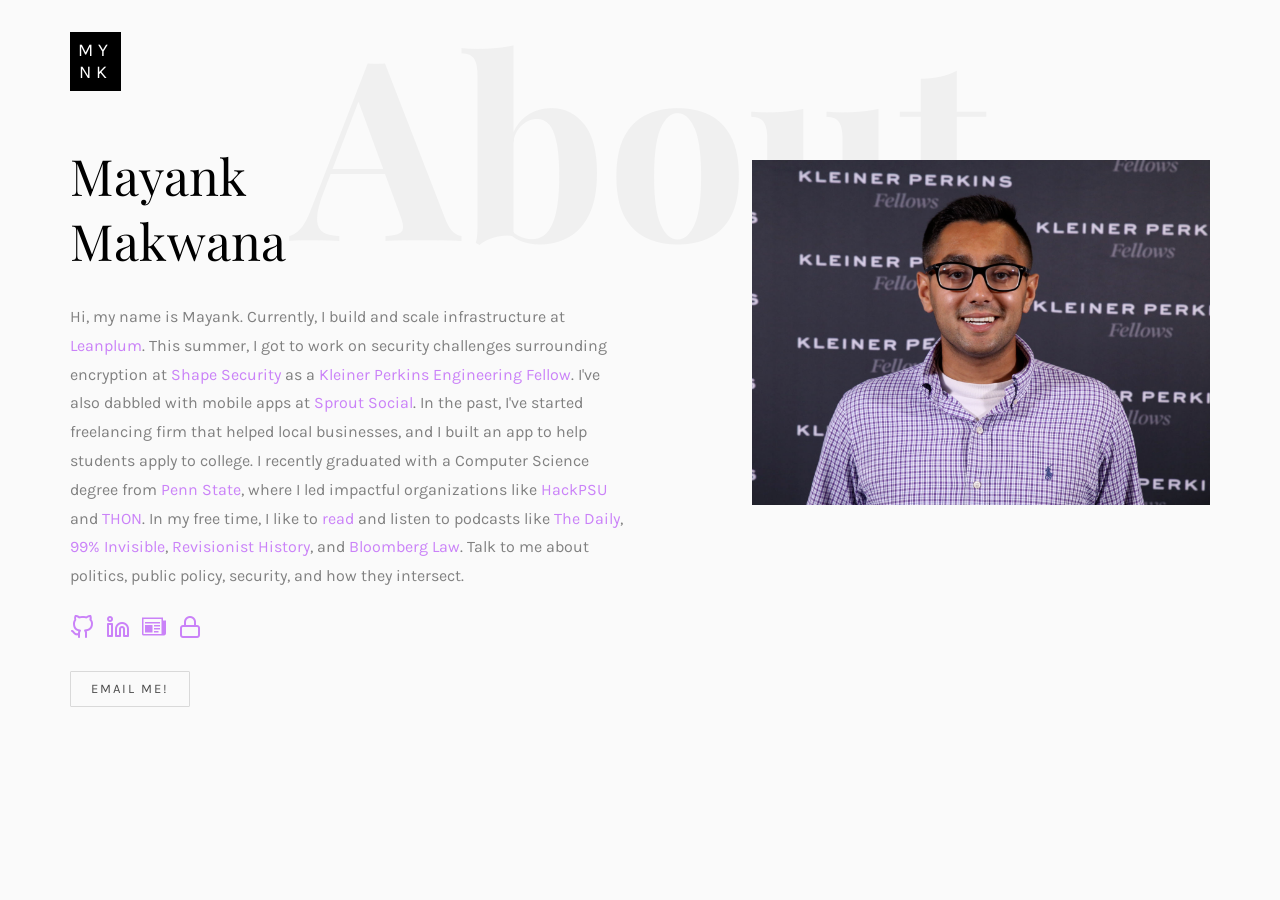
==== commit 75bc9e9e: "updated description" ====
--- a/index.html
+++ b/index.html
@@ -88,7 +88,7 @@
 								<p>Hi, my name is Mayank. Currently, I build and scale infrastructure at <a href="https://www.leanplum.com">Leanplum</a>. This summer, I got to work on security challenges
 									surrounding encryption at <a href="https://www.shapesecurity.com"> Shape Security</a> as a
 									<a href="http://fellows.kleinerperkins.com">Kleiner Perkins Engineering Fellow</a>. I've also
-									dabbled with mobile apps at <a href="https://www.sproutsocial.com">Sprout Social</a>. I recently graduated with a Computer Science degree from <a href="https://psu.edu">Penn State</a>, where I worked with cool organizations like <a href="https://hackpsu.com">HackPSU</a> and <a href="https://thon.org">THON</a>. In my free time, I like to <a href="https://www.goodreads.com/user/show/85709700-mayank-makwana">read</a> and listen to podcasts like <a href="https://www.nytimes.com/podcasts/the-daily">The Daily</a>,
+									dabbled with mobile apps at <a href="https://www.sproutsocial.com">Sprout Social</a>. In the past, I've started freelancing firm that helped local businesses, and I built an app to help students apply to college. I recently graduated with a Computer Science degree from <a href="https://psu.edu">Penn State</a>, where I led impactful organizations like <a href="https://hackpsu.com">HackPSU</a> and <a href="https://thon.org">THON</a>. In my free time, I like to <a href="https://www.goodreads.com/user/show/85709700-mayank-makwana">read</a> and listen to podcasts like <a href="https://www.nytimes.com/podcasts/the-daily">The Daily</a>,
 									<a href="https://99percentinvisible.org">99% Invisible</a>, <a href="http://revisionisthistory.com">Revisionist History</a>, and <a href="https://www.bloomberg.com/podcasts/law">Bloomberg Law</a>. Talk to me about politics, public policy, security, and how they intersect.
 								<p class="colorlib-social-icons">
 									<a href="https://github.com/mayankmmmx"><i class="icon-github2"></i></a> &nbsp
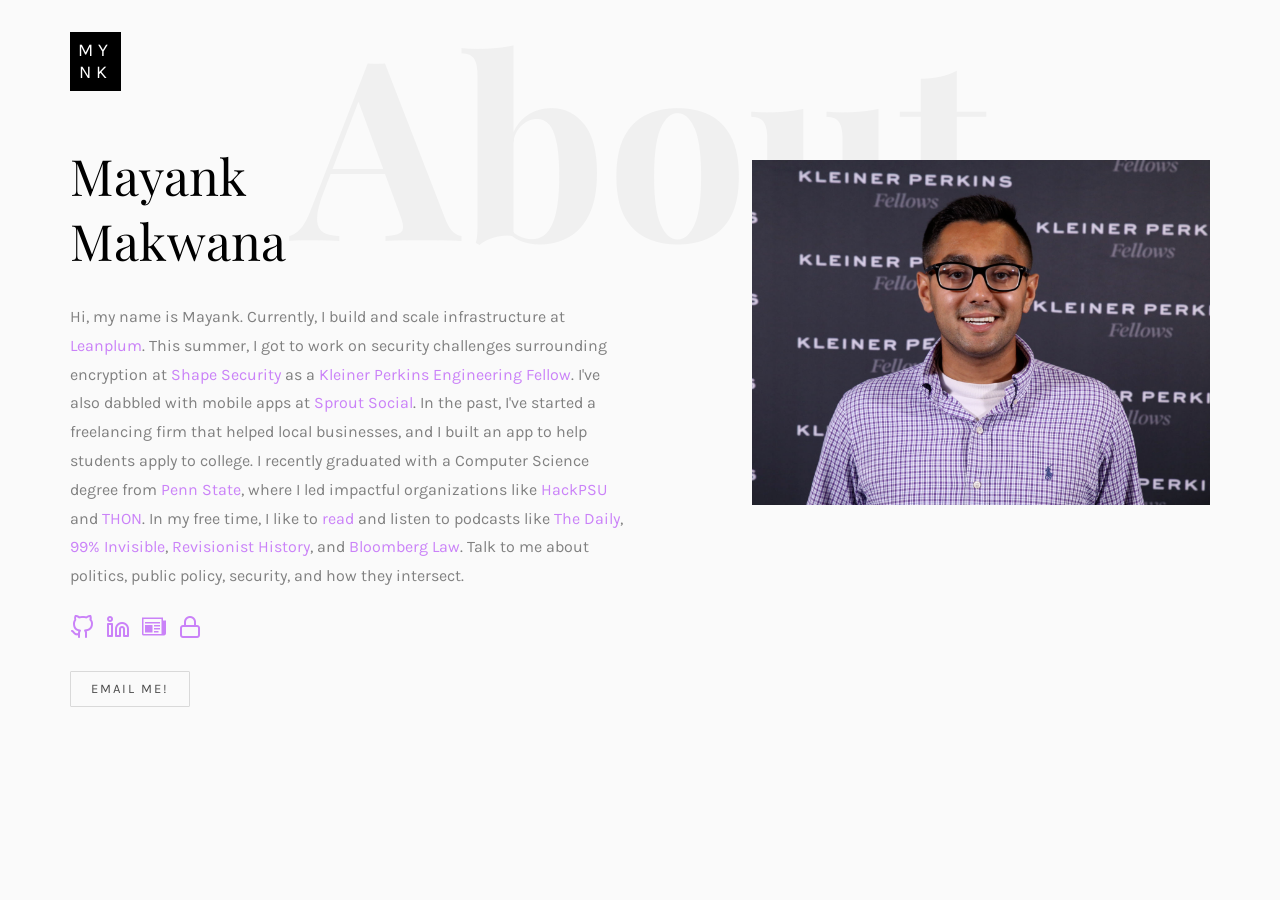
==== commit 62808ee0: "fixed spelling" ====
--- a/index.html
+++ b/index.html
@@ -88,7 +88,7 @@
 								<p>Hi, my name is Mayank. Currently, I build and scale infrastructure at <a href="https://www.leanplum.com">Leanplum</a>. This summer, I got to work on security challenges
 									surrounding encryption at <a href="https://www.shapesecurity.com"> Shape Security</a> as a
 									<a href="http://fellows.kleinerperkins.com">Kleiner Perkins Engineering Fellow</a>. I've also
-									dabbled with mobile apps at <a href="https://www.sproutsocial.com">Sprout Social</a>. In the past, I've started freelancing firm that helped local businesses, and I built an app to help students apply to college. I recently graduated with a Computer Science degree from <a href="https://psu.edu">Penn State</a>, where I led impactful organizations like <a href="https://hackpsu.com">HackPSU</a> and <a href="https://thon.org">THON</a>. In my free time, I like to <a href="https://www.goodreads.com/user/show/85709700-mayank-makwana">read</a> and listen to podcasts like <a href="https://www.nytimes.com/podcasts/the-daily">The Daily</a>,
+									dabbled with mobile apps at <a href="https://www.sproutsocial.com">Sprout Social</a>. In the past, I've started a freelancing firm that helped local businesses, and I built an app to help students apply to college. I recently graduated with a Computer Science degree from <a href="https://psu.edu">Penn State</a>, where I led impactful organizations like <a href="https://hackpsu.com">HackPSU</a> and <a href="https://thon.org">THON</a>. In my free time, I like to <a href="https://www.goodreads.com/user/show/85709700-mayank-makwana">read</a> and listen to podcasts like <a href="https://www.nytimes.com/podcasts/the-daily">The Daily</a>,
 									<a href="https://99percentinvisible.org">99% Invisible</a>, <a href="http://revisionisthistory.com">Revisionist History</a>, and <a href="https://www.bloomberg.com/podcasts/law">Bloomberg Law</a>. Talk to me about politics, public policy, security, and how they intersect.
 								<p class="colorlib-social-icons">
 									<a href="https://github.com/mayankmmmx"><i class="icon-github2"></i></a> &nbsp
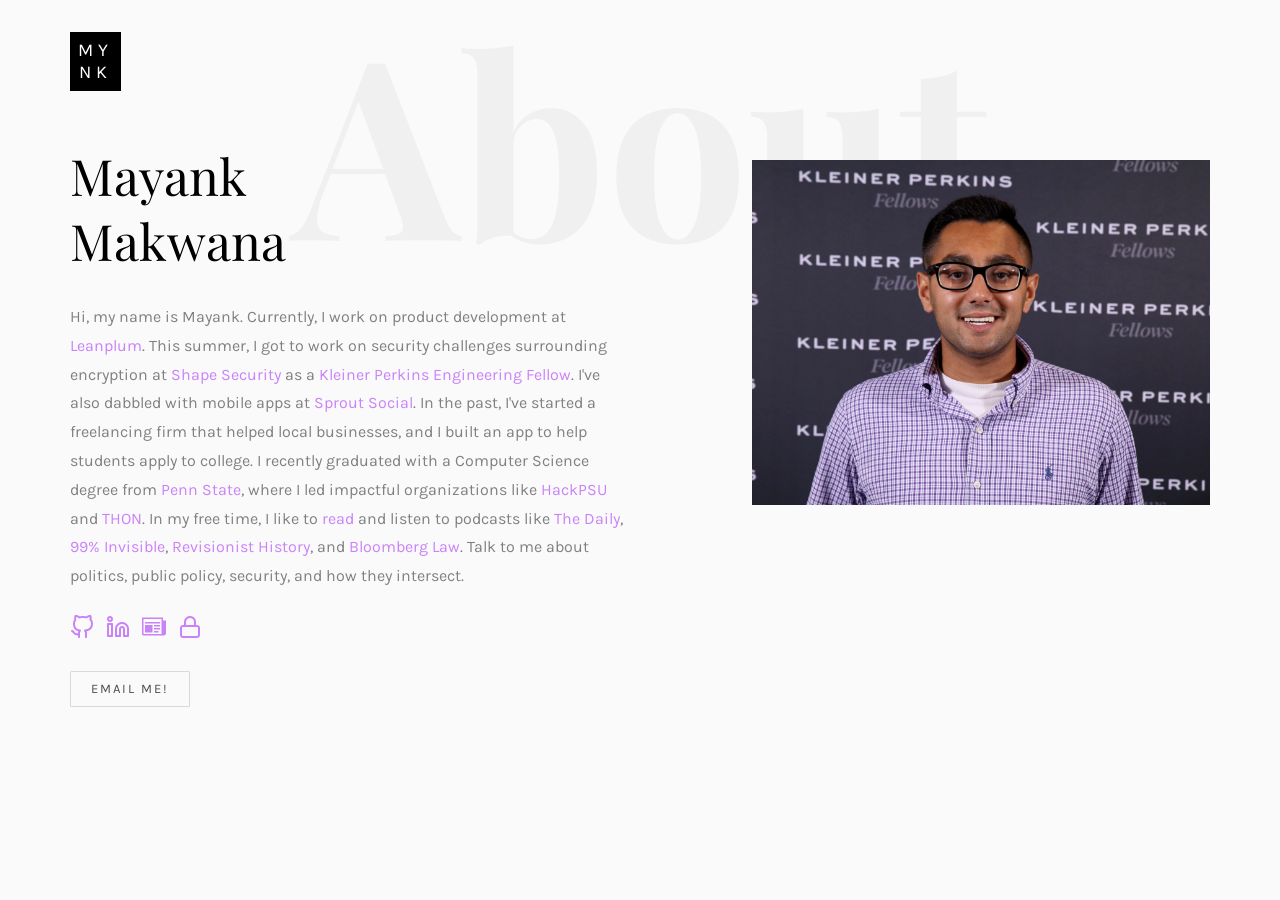
==== commit f4af1570: "small change" ====
--- a/index.html
+++ b/index.html
@@ -85,7 +85,7 @@
 							<div class="item">
 								<h2><span>Mayank</span><span>Makwana</span></h2>
 							</div>
-								<p>Hi, my name is Mayank. Currently, I build and scale infrastructure at <a href="https://www.leanplum.com">Leanplum</a>. This summer, I got to work on security challenges
+								<p>Hi, my name is Mayank. Currently, I work on product development at <a href="https://www.leanplum.com">Leanplum</a>. This summer, I got to work on security challenges
 									surrounding encryption at <a href="https://www.shapesecurity.com"> Shape Security</a> as a
 									<a href="http://fellows.kleinerperkins.com">Kleiner Perkins Engineering Fellow</a>. I've also
 									dabbled with mobile apps at <a href="https://www.sproutsocial.com">Sprout Social</a>. In the past, I've started a freelancing firm that helped local businesses, and I built an app to help students apply to college. I recently graduated with a Computer Science degree from <a href="https://psu.edu">Penn State</a>, where I led impactful organizations like <a href="https://hackpsu.com">HackPSU</a> and <a href="https://thon.org">THON</a>. In my free time, I like to <a href="https://www.goodreads.com/user/show/85709700-mayank-makwana">read</a> and listen to podcasts like <a href="https://www.nytimes.com/podcasts/the-daily">The Daily</a>,
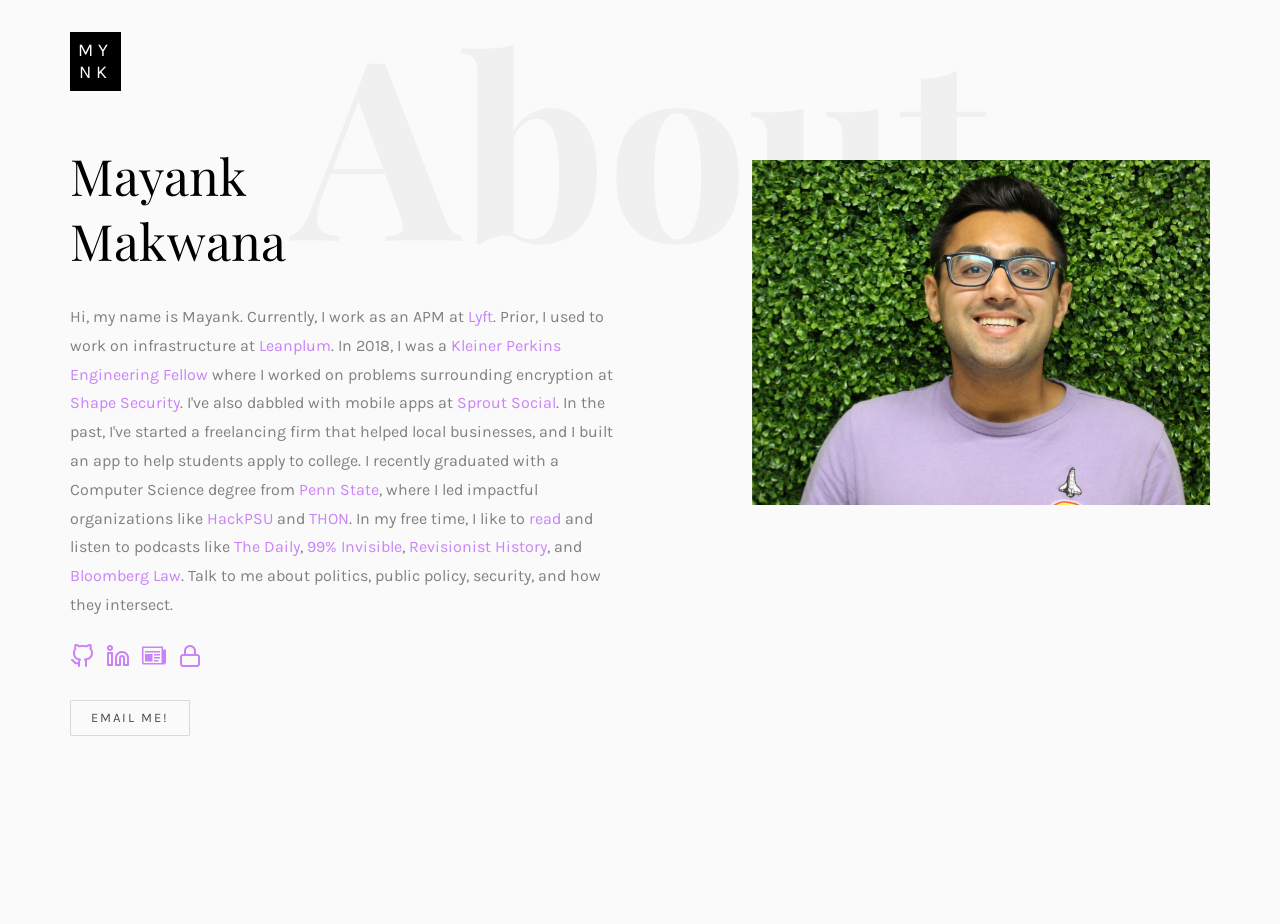
==== commit 4bd0e5a2: "Updated stuff" ====
--- a/index.html
+++ b/index.html
@@ -85,10 +85,7 @@
 							<div class="item">
 								<h2><span>Mayank</span><span>Makwana</span></h2>
 							</div>
-								<p>Hi, my name is Mayank. Currently, I work on product development at <a href="https://www.leanplum.com">Leanplum</a>. This summer, I got to work on security challenges
-									surrounding encryption at <a href="https://www.shapesecurity.com"> Shape Security</a> as a
-									<a href="http://fellows.kleinerperkins.com">Kleiner Perkins Engineering Fellow</a>. I've also
-									dabbled with mobile apps at <a href="https://www.sproutsocial.com">Sprout Social</a>. In the past, I've started a freelancing firm that helped local businesses, and I built an app to help students apply to college. I recently graduated with a Computer Science degree from <a href="https://psu.edu">Penn State</a>, where I led impactful organizations like <a href="https://hackpsu.com">HackPSU</a> and <a href="https://thon.org">THON</a>. In my free time, I like to <a href="https://www.goodreads.com/user/show/85709700-mayank-makwana">read</a> and listen to podcasts like <a href="https://www.nytimes.com/podcasts/the-daily">The Daily</a>,
+								<p>Hi, my name is Mayank. Currently, I work as an APM at <a href="https://www.lyft.com">Lyft</a>. Prior, I used to work on infrastructure at <a href="https://www.leanplum.com">Leanplum</a>. In 2018, I was a <a href="http://fellows.kleinerperkins.com">Kleiner Perkins Engineering Fellow</a> where I worked on problems surrounding encryption at <a href="https://www.shapesecurity.com"> Shape Security</a>. I've also dabbled with mobile apps at <a href="https://www.sproutsocial.com">Sprout Social</a>. In the past, I've started a freelancing firm that helped local businesses, and I built an app to help students apply to college. I recently graduated with a Computer Science degree from <a href="https://psu.edu">Penn State</a>, where I led impactful organizations like <a href="https://hackpsu.com">HackPSU</a> and <a href="https://thon.org">THON</a>. In my free time, I like to <a href="https://www.goodreads.com/user/show/85709700-mayank-makwana">read</a> and listen to podcasts like <a href="https://www.nytimes.com/podcasts/the-daily">The Daily</a>,
 									<a href="https://99percentinvisible.org">99% Invisible</a>, <a href="http://revisionisthistory.com">Revisionist History</a>, and <a href="https://www.bloomberg.com/podcasts/law">Bloomberg Law</a>. Talk to me about politics, public policy, security, and how they intersect.
 								<p class="colorlib-social-icons">
 									<a href="https://github.com/mayankmmmx"><i class="icon-github2"></i></a> &nbsp
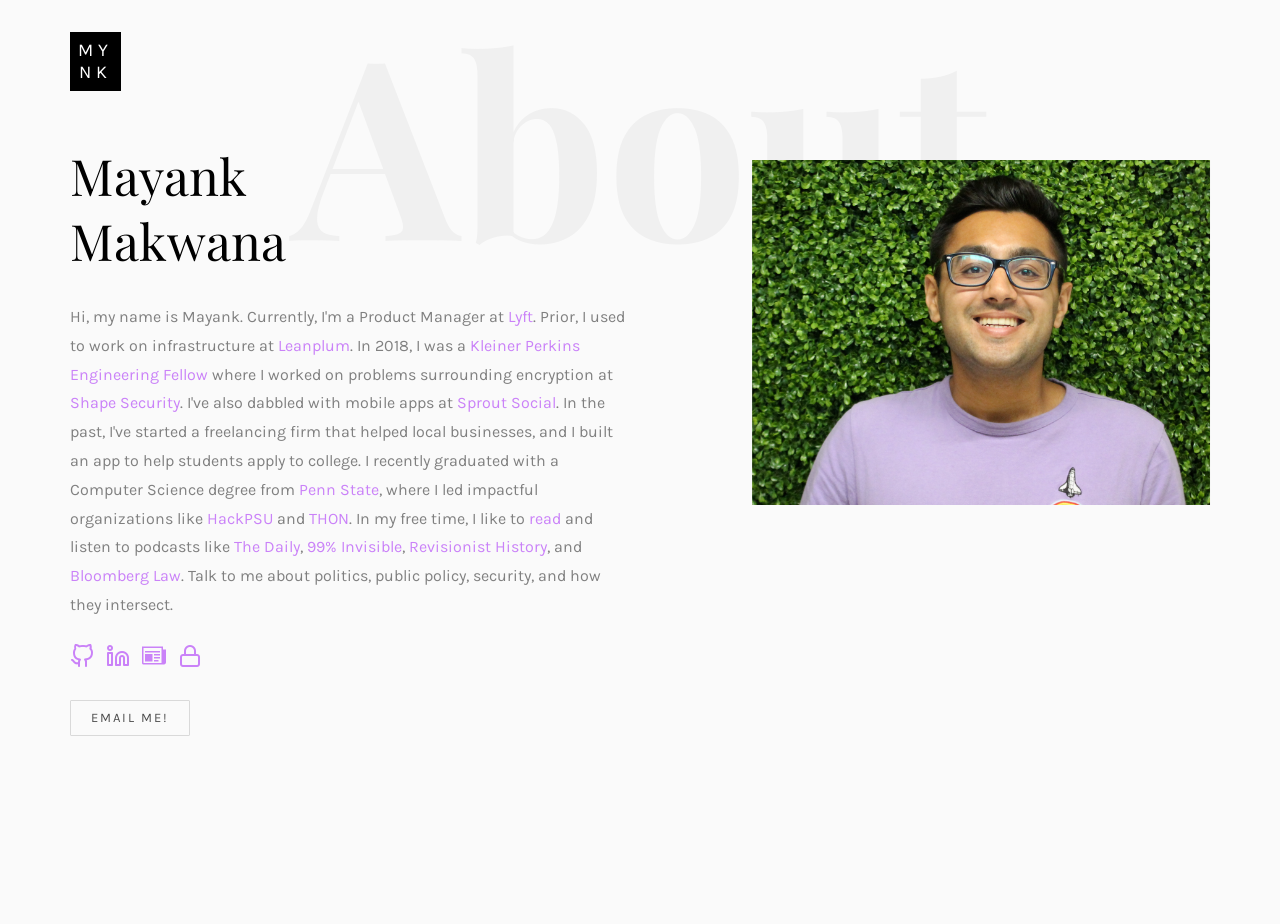
==== commit 374a67d5: "Update index.html" ====
--- a/index.html
+++ b/index.html
@@ -85,7 +85,7 @@
 							<div class="item">
 								<h2><span>Mayank</span><span>Makwana</span></h2>
 							</div>
-								<p>Hi, my name is Mayank. Currently, I work as an APM at <a href="https://www.lyft.com">Lyft</a>. Prior, I used to work on infrastructure at <a href="https://www.leanplum.com">Leanplum</a>. In 2018, I was a <a href="http://fellows.kleinerperkins.com">Kleiner Perkins Engineering Fellow</a> where I worked on problems surrounding encryption at <a href="https://www.shapesecurity.com"> Shape Security</a>. I've also dabbled with mobile apps at <a href="https://www.sproutsocial.com">Sprout Social</a>. In the past, I've started a freelancing firm that helped local businesses, and I built an app to help students apply to college. I recently graduated with a Computer Science degree from <a href="https://psu.edu">Penn State</a>, where I led impactful organizations like <a href="https://hackpsu.com">HackPSU</a> and <a href="https://thon.org">THON</a>. In my free time, I like to <a href="https://www.goodreads.com/user/show/85709700-mayank-makwana">read</a> and listen to podcasts like <a href="https://www.nytimes.com/podcasts/the-daily">The Daily</a>,
+								<p>Hi, my name is Mayank. Currently, I'm a Product Manager at <a href="https://www.lyft.com">Lyft</a>. Prior, I used to work on infrastructure at <a href="https://www.leanplum.com">Leanplum</a>. In 2018, I was a <a href="http://fellows.kleinerperkins.com">Kleiner Perkins Engineering Fellow</a> where I worked on problems surrounding encryption at <a href="https://www.shapesecurity.com"> Shape Security</a>. I've also dabbled with mobile apps at <a href="https://www.sproutsocial.com">Sprout Social</a>. In the past, I've started a freelancing firm that helped local businesses, and I built an app to help students apply to college. I recently graduated with a Computer Science degree from <a href="https://psu.edu">Penn State</a>, where I led impactful organizations like <a href="https://hackpsu.com">HackPSU</a> and <a href="https://thon.org">THON</a>. In my free time, I like to <a href="https://www.goodreads.com/user/show/85709700-mayank-makwana">read</a> and listen to podcasts like <a href="https://www.nytimes.com/podcasts/the-daily">The Daily</a>,
 									<a href="https://99percentinvisible.org">99% Invisible</a>, <a href="http://revisionisthistory.com">Revisionist History</a>, and <a href="https://www.bloomberg.com/podcasts/law">Bloomberg Law</a>. Talk to me about politics, public policy, security, and how they intersect.
 								<p class="colorlib-social-icons">
 									<a href="https://github.com/mayankmmmx"><i class="icon-github2"></i></a> &nbsp
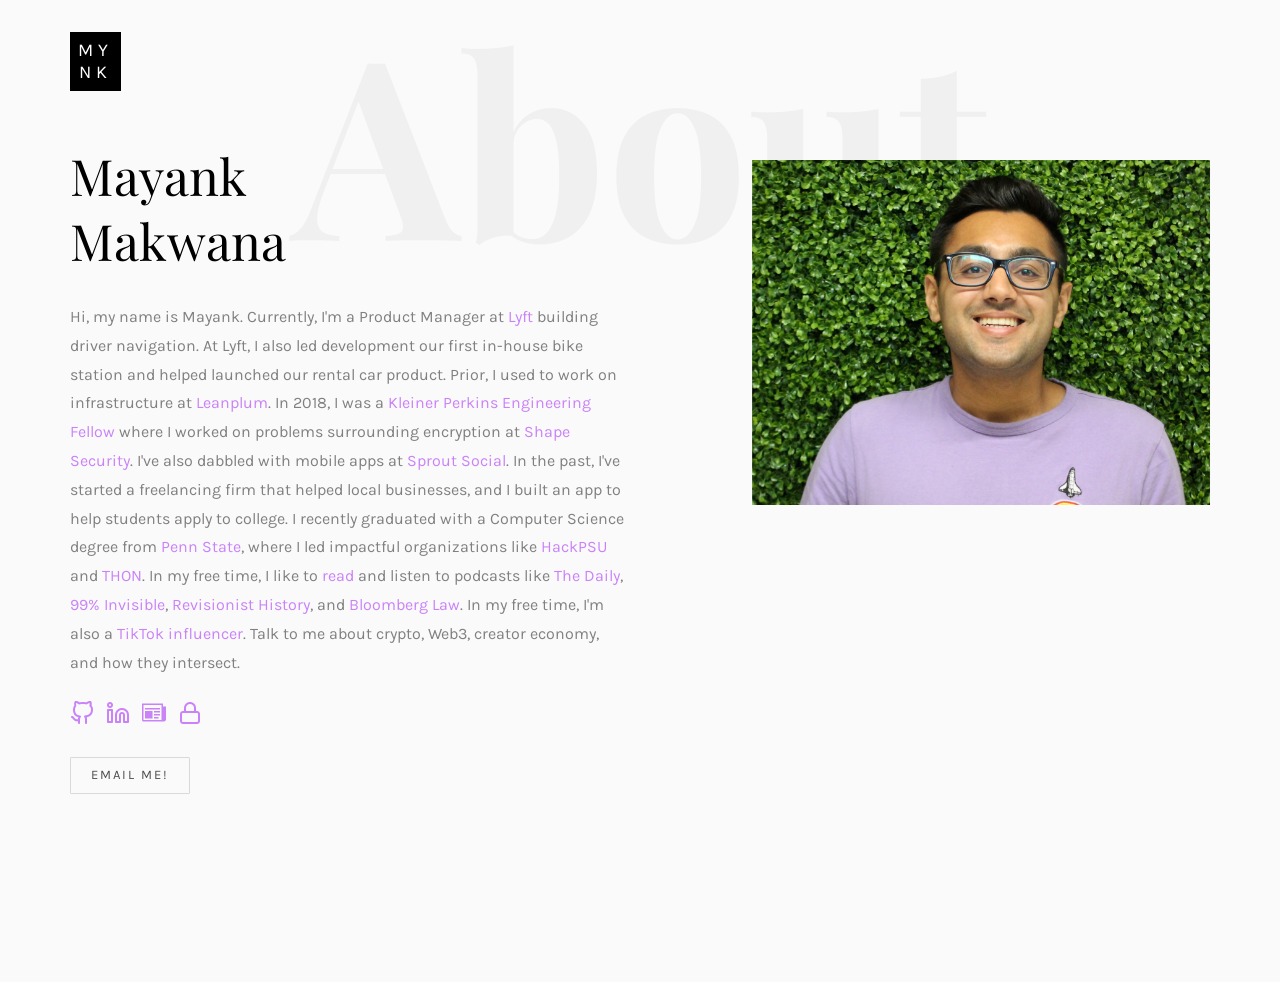
==== commit c3d8252b: "Update index.html" ====
--- a/index.html
+++ b/index.html
@@ -85,8 +85,8 @@
 							<div class="item">
 								<h2><span>Mayank</span><span>Makwana</span></h2>
 							</div>
-								<p>Hi, my name is Mayank. Currently, I'm a Product Manager at <a href="https://www.lyft.com">Lyft</a>. Prior, I used to work on infrastructure at <a href="https://www.leanplum.com">Leanplum</a>. In 2018, I was a <a href="http://fellows.kleinerperkins.com">Kleiner Perkins Engineering Fellow</a> where I worked on problems surrounding encryption at <a href="https://www.shapesecurity.com"> Shape Security</a>. I've also dabbled with mobile apps at <a href="https://www.sproutsocial.com">Sprout Social</a>. In the past, I've started a freelancing firm that helped local businesses, and I built an app to help students apply to college. I recently graduated with a Computer Science degree from <a href="https://psu.edu">Penn State</a>, where I led impactful organizations like <a href="https://hackpsu.com">HackPSU</a> and <a href="https://thon.org">THON</a>. In my free time, I like to <a href="https://www.goodreads.com/user/show/85709700-mayank-makwana">read</a> and listen to podcasts like <a href="https://www.nytimes.com/podcasts/the-daily">The Daily</a>,
-									<a href="https://99percentinvisible.org">99% Invisible</a>, <a href="http://revisionisthistory.com">Revisionist History</a>, and <a href="https://www.bloomberg.com/podcasts/law">Bloomberg Law</a>. Talk to me about politics, public policy, security, and how they intersect.
+								<p>Hi, my name is Mayank. Currently, I'm a Product Manager at <a href="https://www.lyft.com">Lyft</a> building driver navigation. At Lyft, I also led development our first in-house bike station and helped launched our rental car product. Prior, I used to work on infrastructure at <a href="https://www.leanplum.com">Leanplum</a>. In 2018, I was a <a href="http://fellows.kleinerperkins.com">Kleiner Perkins Engineering Fellow</a> where I worked on problems surrounding encryption at <a href="https://www.shapesecurity.com"> Shape Security</a>. I've also dabbled with mobile apps at <a href="https://www.sproutsocial.com">Sprout Social</a>. In the past, I've started a freelancing firm that helped local businesses, and I built an app to help students apply to college. I recently graduated with a Computer Science degree from <a href="https://psu.edu">Penn State</a>, where I led impactful organizations like <a href="https://hackpsu.com">HackPSU</a> and <a href="https://thon.org">THON</a>. In my free time, I like to <a href="https://www.goodreads.com/user/show/85709700-mayank-makwana">read</a> and listen to podcasts like <a href="https://www.nytimes.com/podcasts/the-daily">The Daily</a>,
+									<a href="https://99percentinvisible.org">99% Invisible</a>, <a href="http://revisionisthistory.com">Revisionist History</a>, and <a href="https://www.bloomberg.com/podcasts/law">Bloomberg Law</a>. In my free time, I'm also a <a href="https://www.tiktok.com/@brownboyselfcare">TikTok influencer</a>. Talk to me about crypto, Web3, creator economy, and how they intersect.
 								<p class="colorlib-social-icons">
 									<a href="https://github.com/mayankmmmx"><i class="icon-github2"></i></a> &nbsp
 									<a href="https://www.linkedin.com/in/mayankmakwana"><i class="icon-linkedin3"></i></a> &nbsp
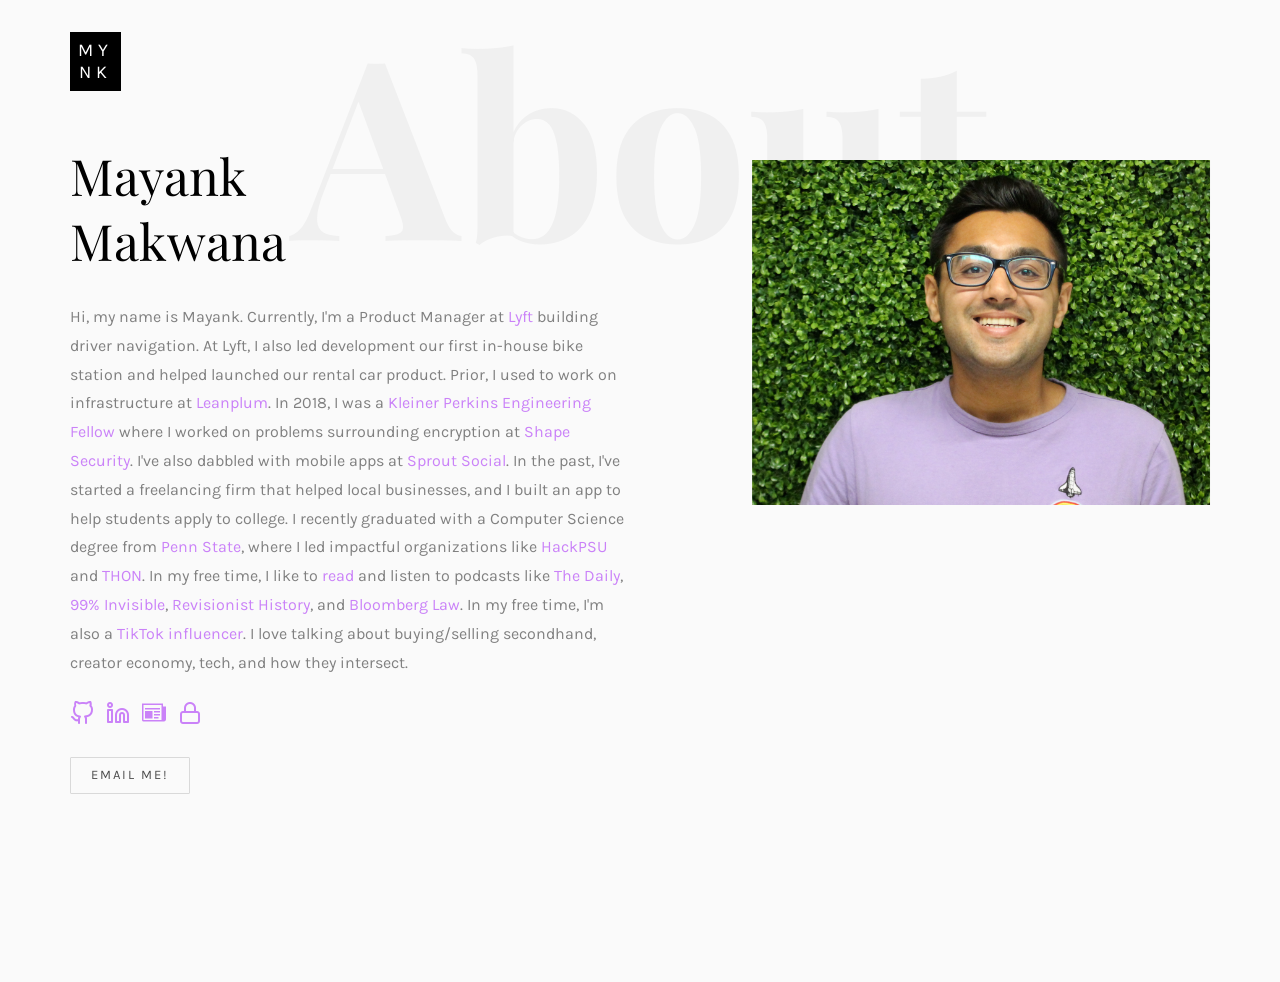
==== commit 351ac9d5: "Update index.html" ====
--- a/index.html
+++ b/index.html
@@ -86,7 +86,7 @@
 								<h2><span>Mayank</span><span>Makwana</span></h2>
 							</div>
 								<p>Hi, my name is Mayank. Currently, I'm a Product Manager at <a href="https://www.lyft.com">Lyft</a> building driver navigation. At Lyft, I also led development our first in-house bike station and helped launched our rental car product. Prior, I used to work on infrastructure at <a href="https://www.leanplum.com">Leanplum</a>. In 2018, I was a <a href="http://fellows.kleinerperkins.com">Kleiner Perkins Engineering Fellow</a> where I worked on problems surrounding encryption at <a href="https://www.shapesecurity.com"> Shape Security</a>. I've also dabbled with mobile apps at <a href="https://www.sproutsocial.com">Sprout Social</a>. In the past, I've started a freelancing firm that helped local businesses, and I built an app to help students apply to college. I recently graduated with a Computer Science degree from <a href="https://psu.edu">Penn State</a>, where I led impactful organizations like <a href="https://hackpsu.com">HackPSU</a> and <a href="https://thon.org">THON</a>. In my free time, I like to <a href="https://www.goodreads.com/user/show/85709700-mayank-makwana">read</a> and listen to podcasts like <a href="https://www.nytimes.com/podcasts/the-daily">The Daily</a>,
-									<a href="https://99percentinvisible.org">99% Invisible</a>, <a href="http://revisionisthistory.com">Revisionist History</a>, and <a href="https://www.bloomberg.com/podcasts/law">Bloomberg Law</a>. In my free time, I'm also a <a href="https://www.tiktok.com/@brownboyselfcare">TikTok influencer</a>. Talk to me about crypto, Web3, creator economy, and how they intersect.
+									<a href="https://99percentinvisible.org">99% Invisible</a>, <a href="http://revisionisthistory.com">Revisionist History</a>, and <a href="https://www.bloomberg.com/podcasts/law">Bloomberg Law</a>. In my free time, I'm also a <a href="https://www.tiktok.com/@brownboyselfcare">TikTok influencer</a>. I love talking about buying/selling secondhand, creator economy, tech, and how they intersect.
 								<p class="colorlib-social-icons">
 									<a href="https://github.com/mayankmmmx"><i class="icon-github2"></i></a> &nbsp
 									<a href="https://www.linkedin.com/in/mayankmakwana"><i class="icon-linkedin3"></i></a> &nbsp
